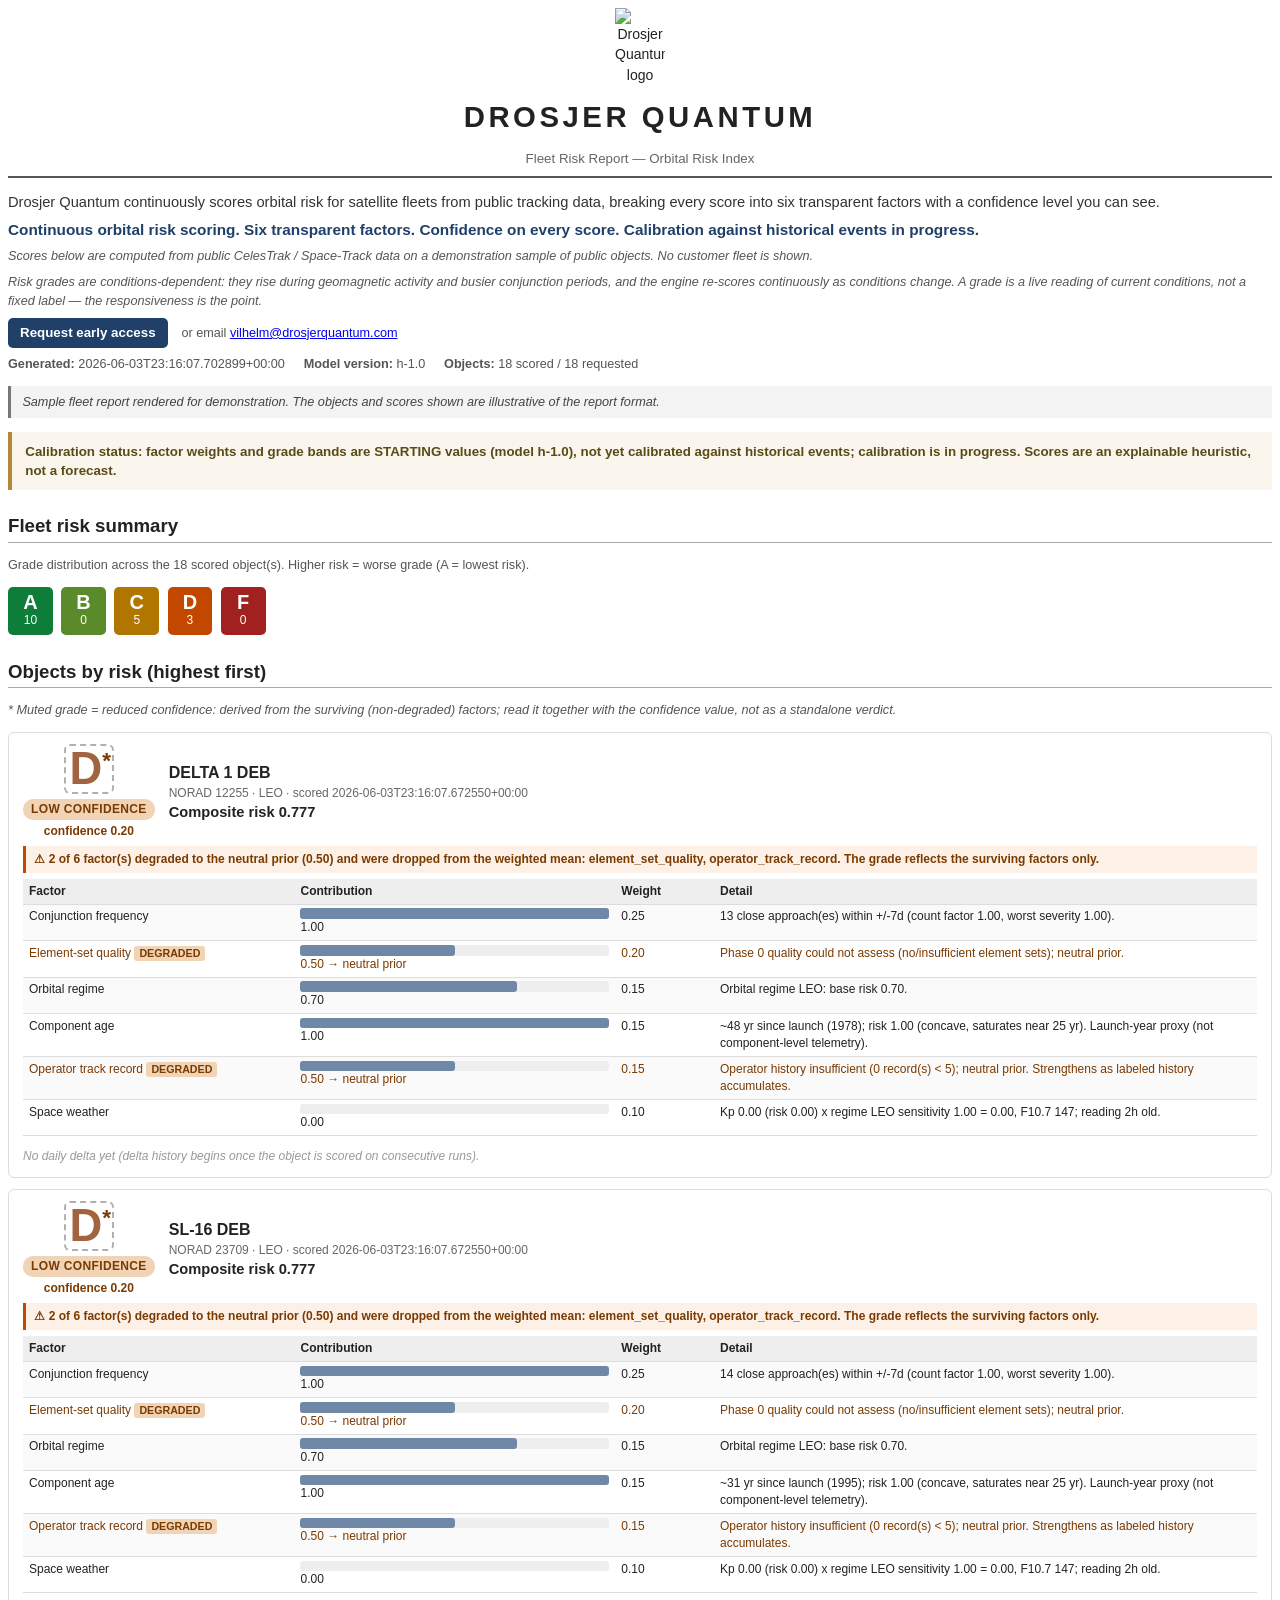
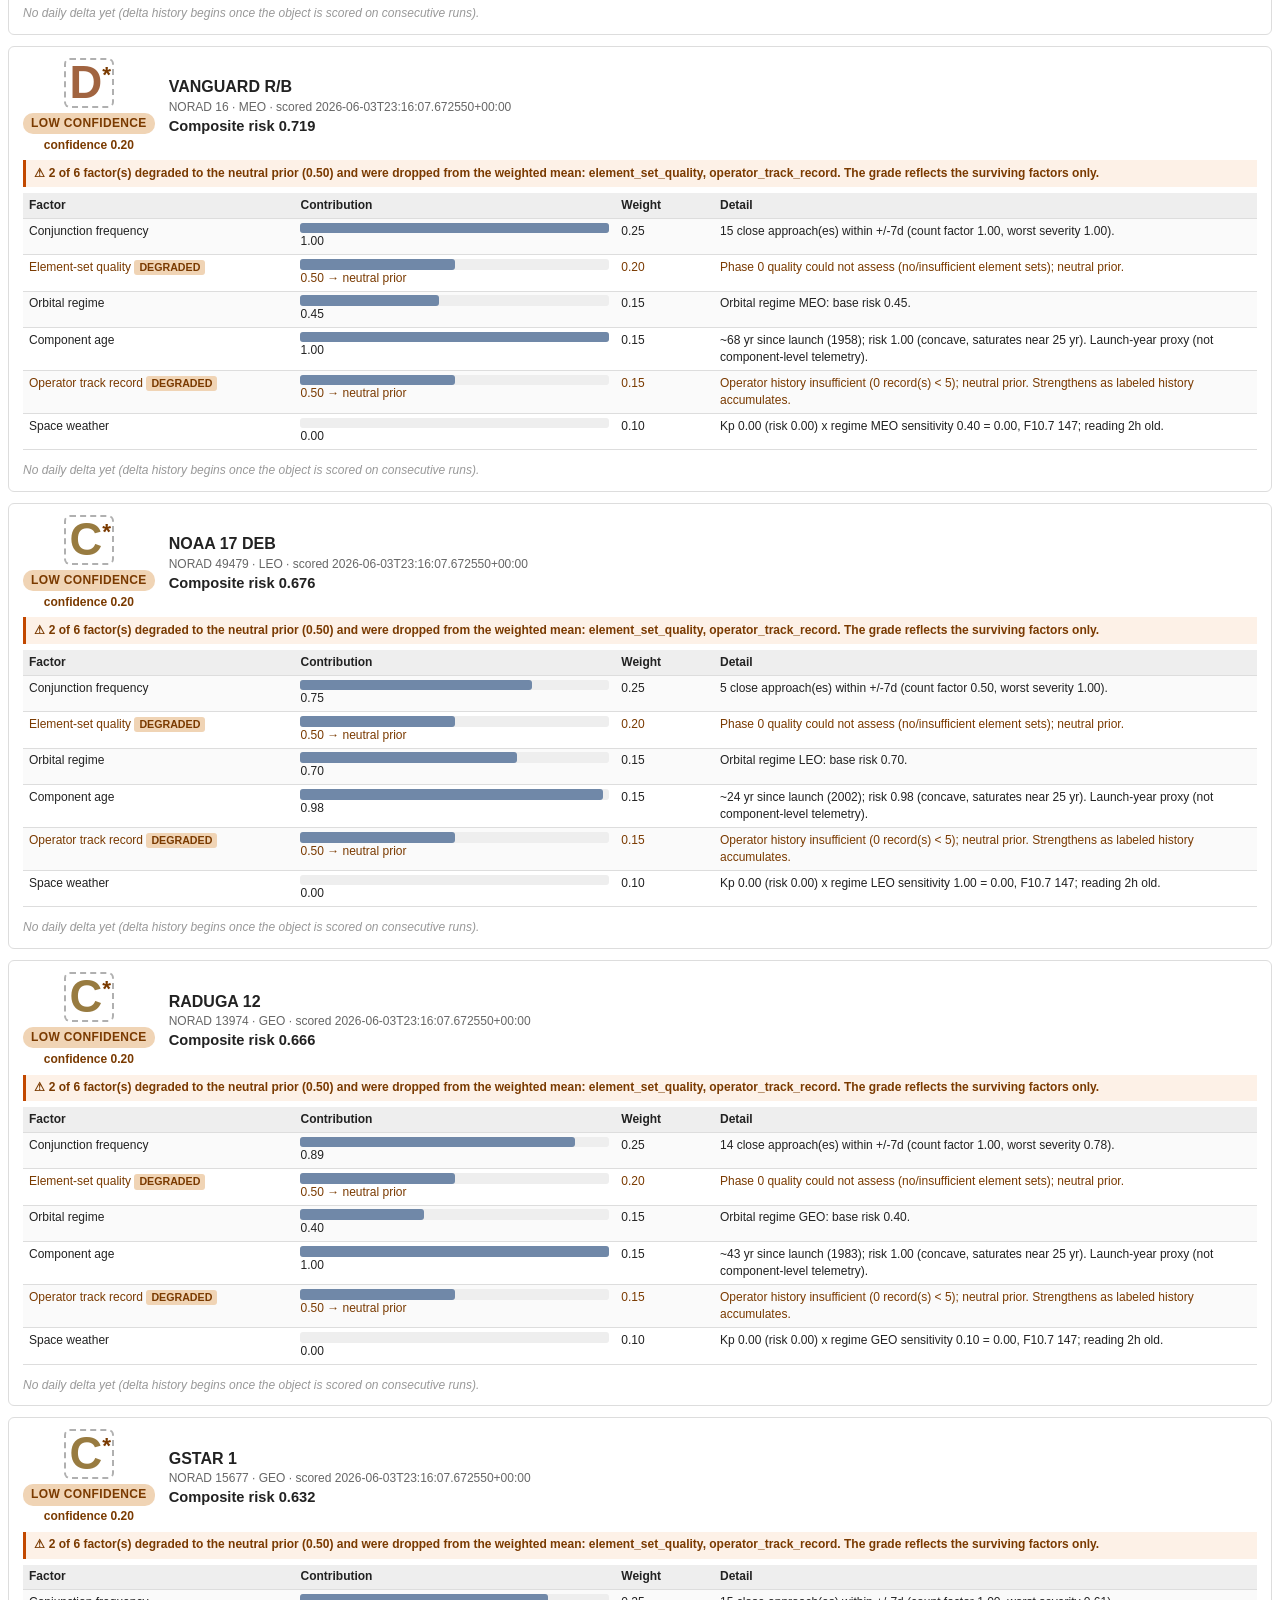
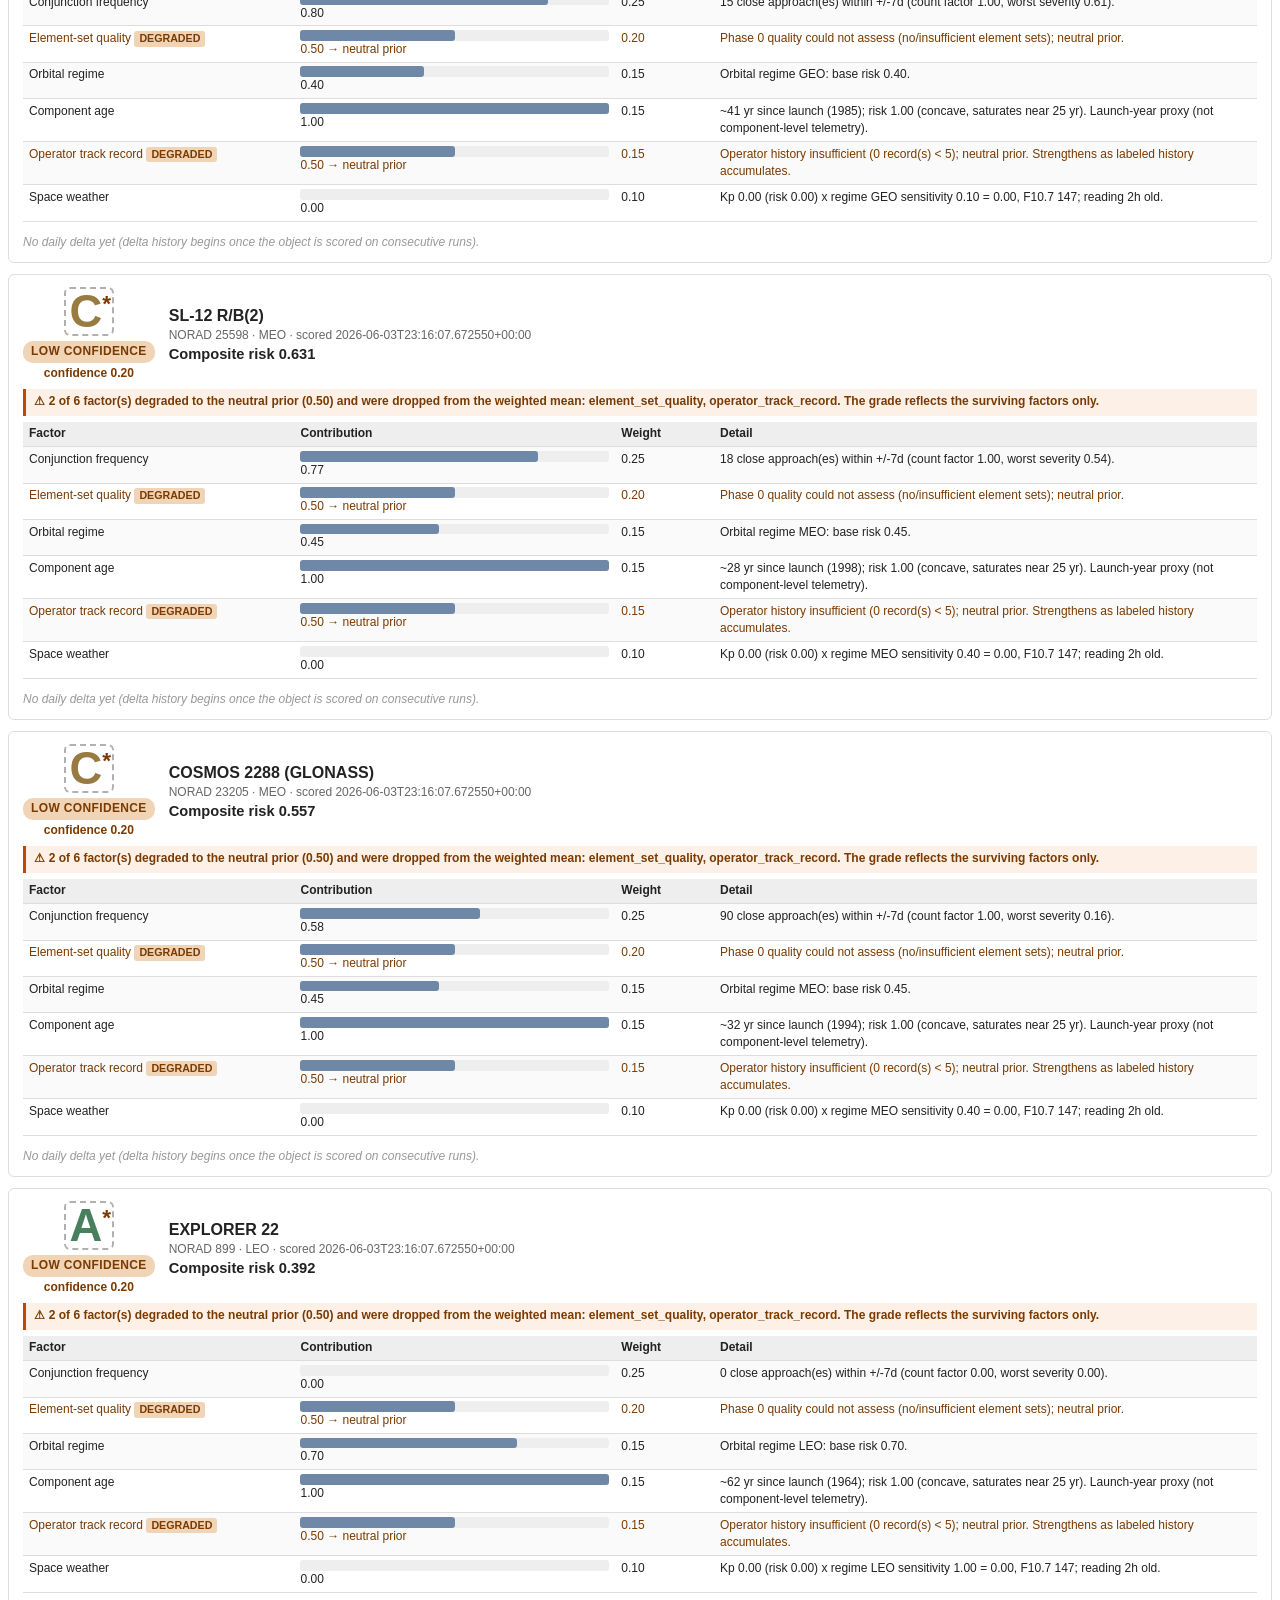
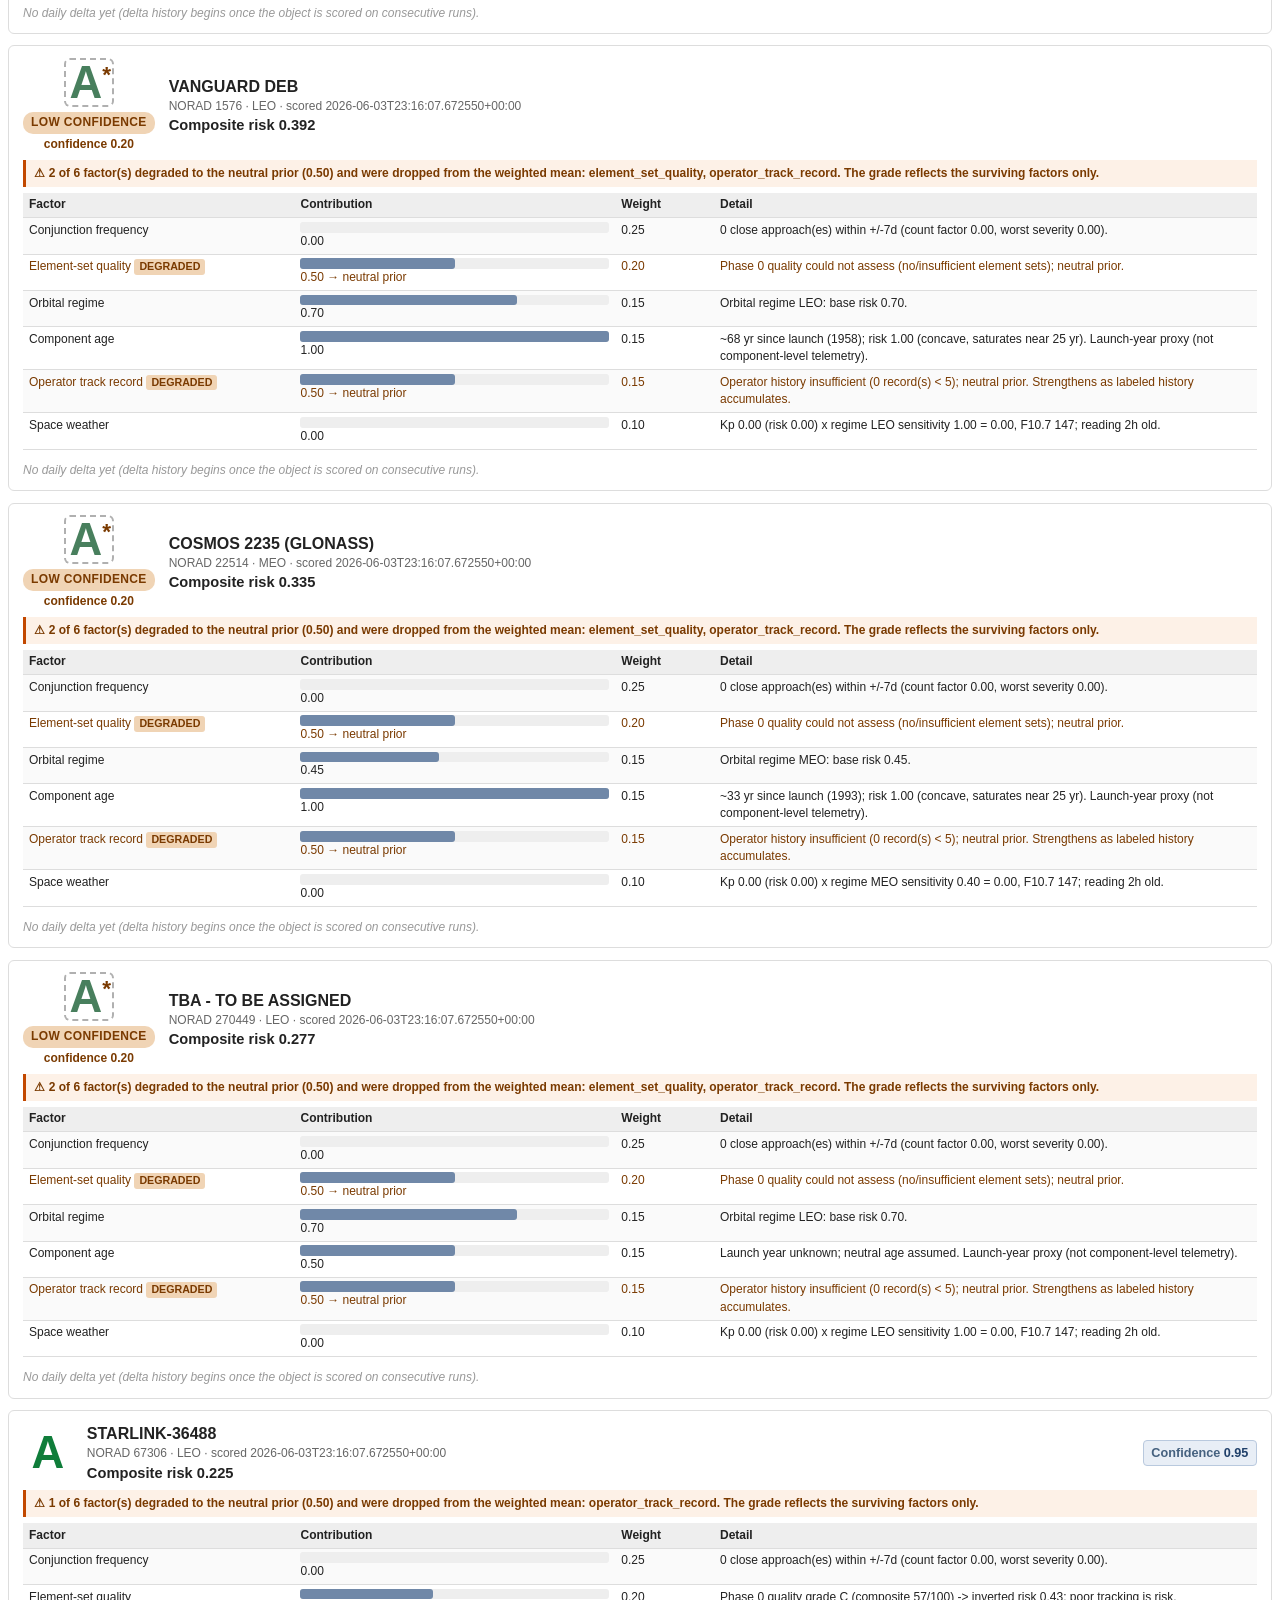
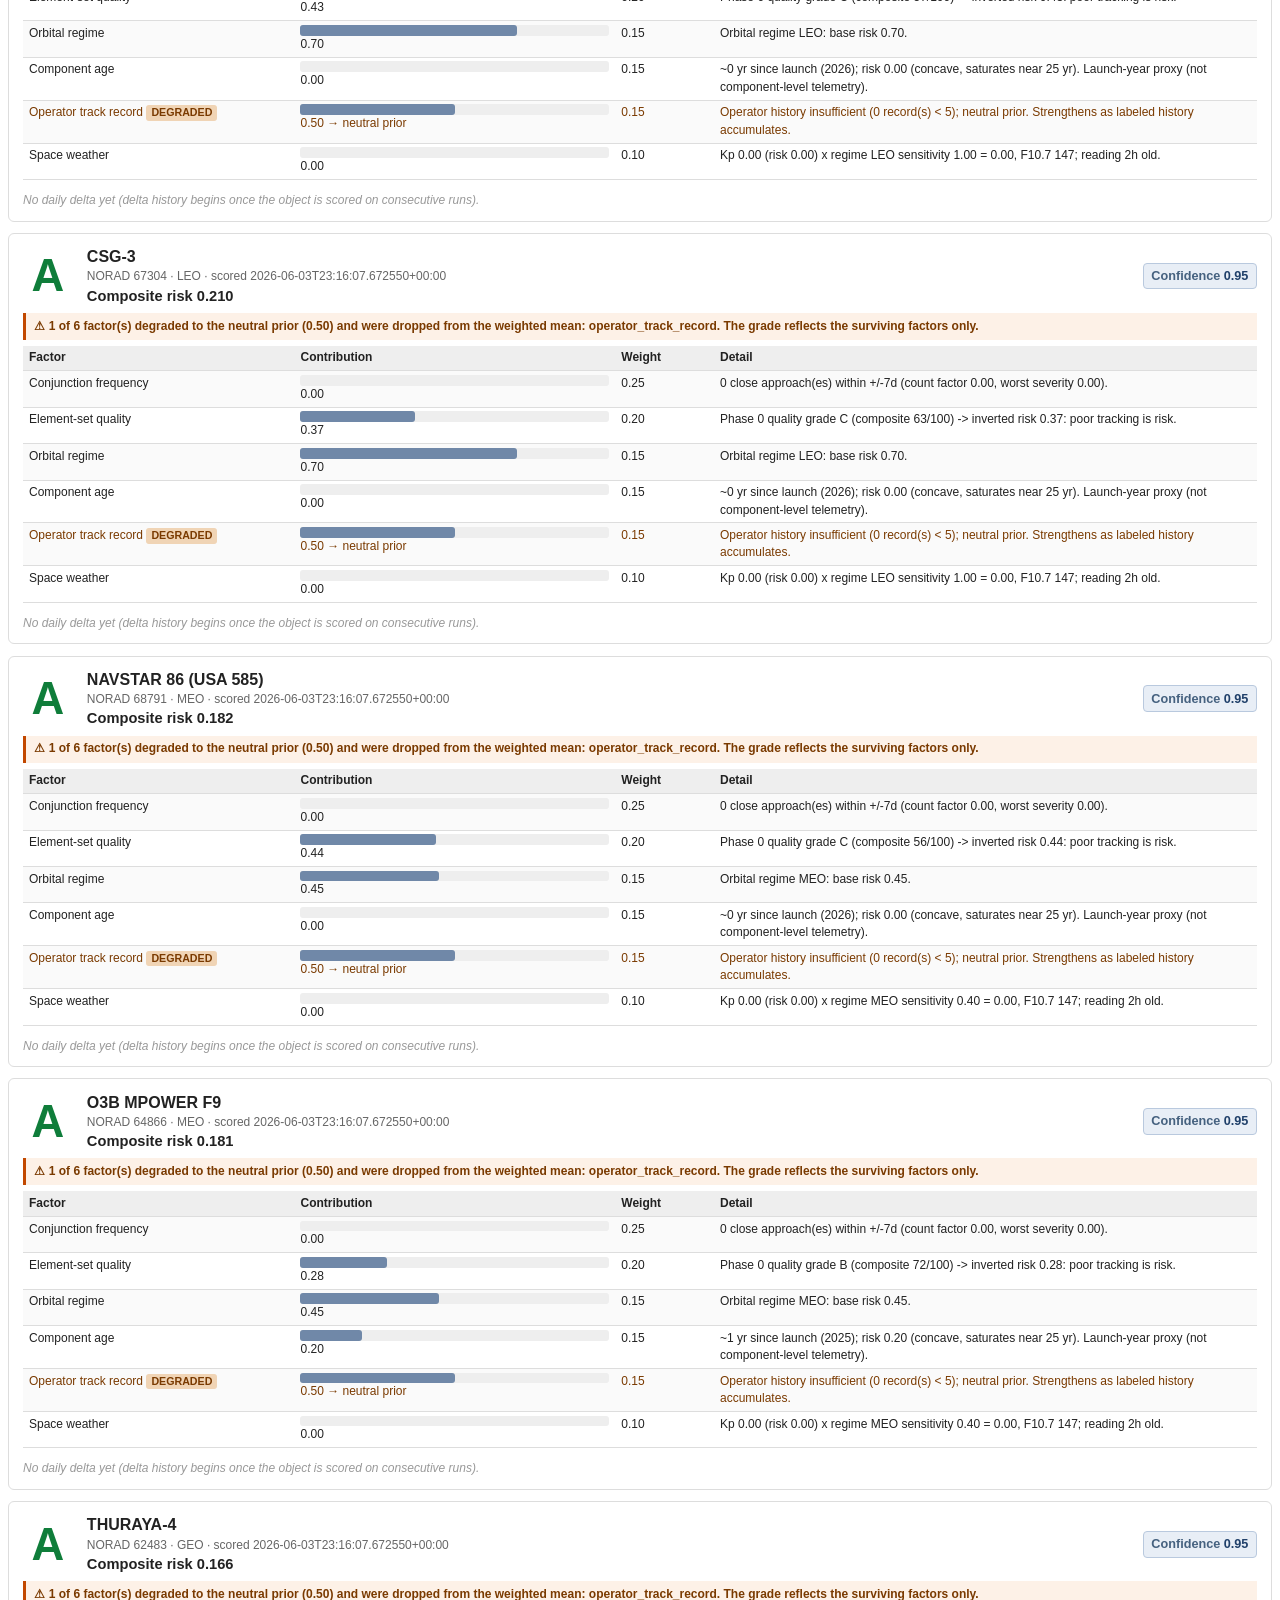
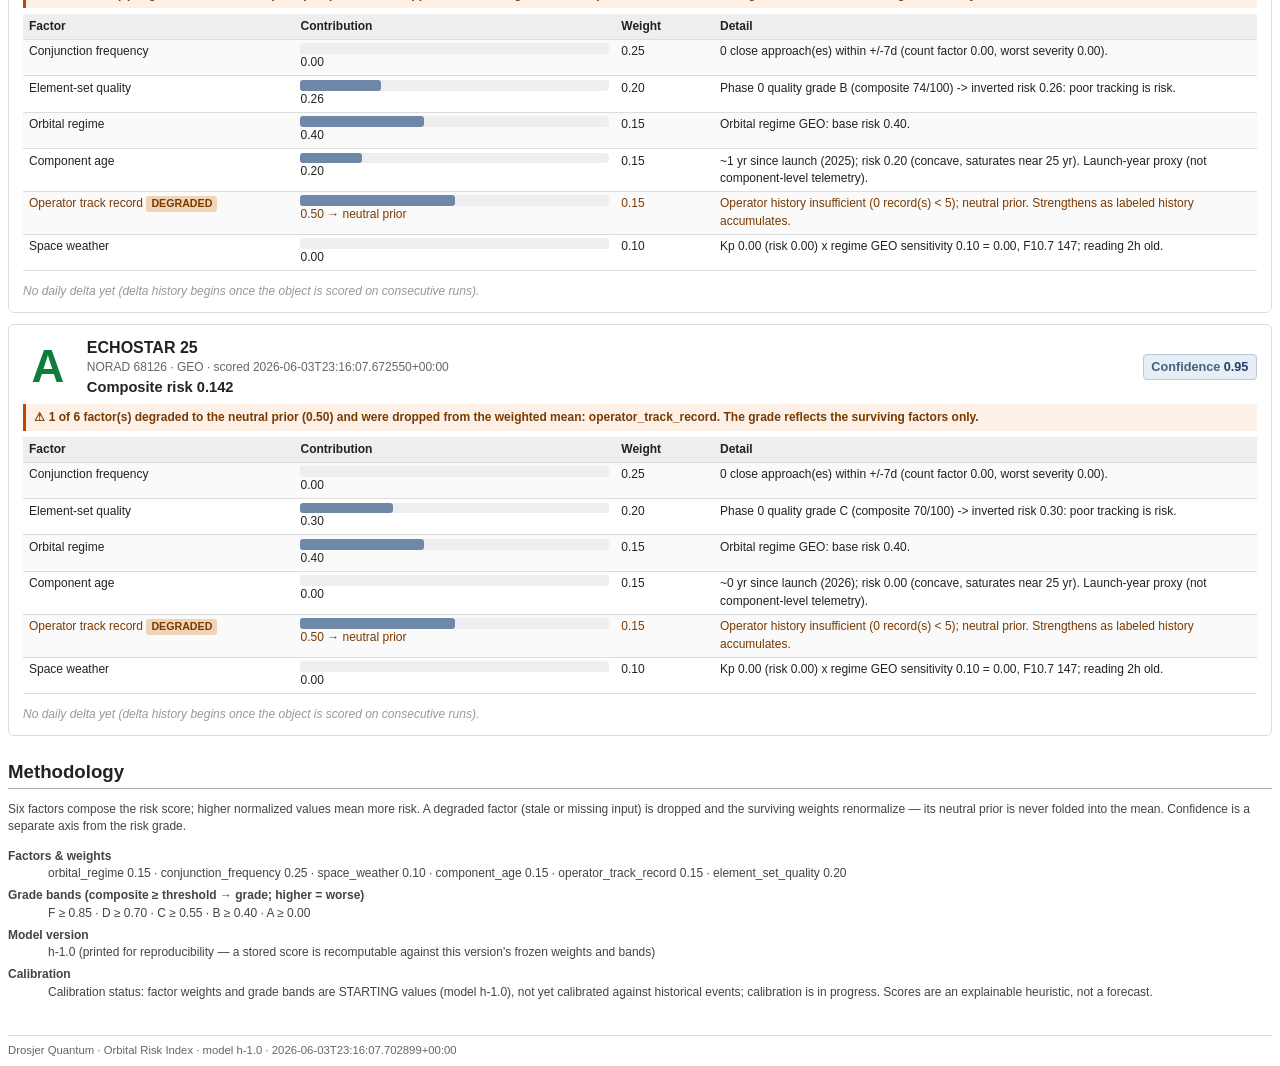
==== demo/index.html @ 91d0b138 "Add demo/index.html so /demo/ resolves" ====
<!DOCTYPE html>
<html lang="en">
<head>
<meta charset="utf-8">
<title>Fleet Risk Report &mdash; Orbital Risk Index</title>
<style>
@page { size: A4; margin: 16mm; }
* { box-sizing: border-box; }
body {
  font-family: -apple-system, BlinkMacSystemFont, "Segoe UI", Roboto, Helvetica, Arial, sans-serif;
  color: #222; line-height: 1.45; font-size: 10.5pt;
}
h1, h2, h3 { margin-top: 1.2em; margin-bottom: 0.4em; }
h1 { font-size: 22pt; border-bottom: none; padding-bottom: 0.2em; letter-spacing: 0.02em; }
h2 { font-size: 14pt; border-bottom: 1px solid #aaa; padding-bottom: 0.15em; }
h3 { font-size: 11.5pt; }
.report-masthead {
  display: flex; flex-direction: column; align-items: center;
  text-align: center; gap: 8pt; padding-bottom: 0.5em; margin-top: 0;
  border-bottom: 2px solid #555;
}
.report-masthead .logo { width: 50px; height: auto; display: block; }
.report-masthead h1 { margin: 0; font-size: 22pt; letter-spacing: 0.02em; }
.wordmark { font-weight: 800; letter-spacing: 0.12em; color: #222; }
.subtitle { color: #666; font-size: 10pt; margin-top: -0.4em; }
.metadata { font-size: 9.5pt; color: #555; margin: 0.6em 0 1em; }
.metadata span { display: inline-block; margin-right: 1.2em; }
/* grade colors (shared with the Phase 0 audit house style) */
.grade-A { color: #0f7d3a; }
.grade-B { color: #5b8a2b; }
.grade-C { color: #b07600; }
.grade-D { color: #c24800; }
.grade-F { color: #a12020; }
.bg-A { background: #0f7d3a; } .bg-B { background: #5b8a2b; } .bg-C { background: #b07600; }
.bg-D { background: #c24800; } .bg-F { background: #a12020; }
/* low-confidence grade treatment: the glyph must NOT read as an authoritative verdict,
   but it must STILL carry the risk hue (a low-conf D != a low-conf A). Mute each grade
   color ~50% toward grey (hue survives, washed out), add a dashed box + a * marker, and
   co-locate the loud LOW CONFIDENCE pill. Two-class selectors win over .grade-X without
   !important. Plain hex (no CSS filter) so WeasyPrint/PDF renders it. */
.grade.grade-low { border: 2px dashed #b0b0b0; border-radius: 6px; padding: 0 0.08em; }
.grade-low.grade-A { color: #487f5d; }
.grade-low.grade-B { color: #6e8556; }
.grade-low.grade-C { color: #987b40; }
.grade-low.grade-D { color: #a16440; }
.grade-low.grade-F { color: #905050; }
.grade-mark { font-size: 0.5em; font-weight: 800; vertical-align: super; color: #7a3a00; }
.grade-cluster { display: flex; flex-direction: column; align-items: center; gap: 4pt; }
.grade-conf { display: flex; flex-direction: column; align-items: center; gap: 2pt; }
.grade-conf .pill-low { margin-left: 0; font-size: 9pt; padding: 2px 8px; }
.grade-conf .conf-val { font-size: 9pt; font-weight: 700; color: #7a3a00; }
.grade-legend { font-style: italic; }
table { width: 100%; border-collapse: collapse; margin: 0.5em 0 1em; font-size: 9.5pt; }
th, td { text-align: left; padding: 0.4em 0.6em; border-bottom: 1px solid #ddd; vertical-align: top; }
th { background: #eee; font-weight: 600; }
tr:nth-child(even) td { background: #fafafa; }
.note { color: #555; font-size: 9.5pt; }
footer { margin-top: 3em; font-size: 8.5pt; color: #666; border-top: 1px solid #ddd; padding-top: 0.5em; }

/* --- public demo landing block --- */
.public-intro { margin: 1em 0 0.5em; }
.public-intro .lede { font-size: 11pt; color: #333; margin: 0.2em 0; }
.public-intro .tagline { font-size: 11.5pt; font-weight: 700; color: #20406a; margin: 0.4em 0; }
.public-intro .public-data { font-size: 9.5pt; color: #555; font-style: italic; margin: 0.3em 0 0.6em; }
.public-intro .cta { margin: 0.4em 0 0; font-size: 10pt; }
.public-intro .cta-button {
  display: inline-block; background: #20406a; color: #fff; text-decoration: none;
  padding: 0.4em 0.9em; border-radius: 5px; font-weight: 700;
}
.public-intro .cta-email { color: #555; margin-left: 0.8em; font-size: 9.5pt; }

/* --- calibration banner: honesty, prominent, near the top --- */
.calibration-banner {
  border-left: 4px solid #b08a3a; background: #faf6ed;
  padding: 0.7em 1em; margin: 0.8em 0 1.2em;
  font-size: 10pt; color: #5a4a18; font-weight: 600;
}
.sample-notice {
  border-left: 3px solid #777; background: #f3f3f3;
  padding: 0.55em 0.9em; margin: 0.6em 0 1.1em;
  font-size: 9.5pt; font-style: italic; color: #444;
}

/* --- fleet grade distribution --- */
.grade-dist { display: flex; gap: 0.6em; margin: 0.6em 0 1.2em; flex-wrap: wrap; }
.grade-chip {
  display: flex; flex-direction: column; align-items: center;
  min-width: 3.2em; padding: 0.4em 0.6em; border-radius: 5px; color: #fff;
}
.grade-chip .g { font-size: 15pt; font-weight: 800; line-height: 1; }
.grade-chip .n { font-size: 9pt; }

/* --- per-object risk card --- */
.risk-card {
  border: 1px solid #ddd; border-radius: 6px; padding: 0.8em 1em;
  margin: 0.8em 0; page-break-inside: avoid;
}
.risk-card-head { display: flex; align-items: center; gap: 1em; }
.risk-card-head .grade { font-size: 34pt; font-weight: 800; line-height: 1; width: 1.1em; text-align: center; }
.risk-card-head .ident { flex: 1; }
.risk-card-head .ident .name { font-size: 12pt; font-weight: 700; }
.risk-card-head .ident .meta { font-size: 9pt; color: #666; }
.composite { font-size: 11pt; font-weight: 600; }
/* confidence is FIRST-CLASS: a prominent badge next to the grade, never fine print */
.confidence-badge {
  display: inline-block; padding: 0.25em 0.6em; border-radius: 4px;
  font-size: 9.5pt; font-weight: 700; background: #e8eef6; color: #20406a;
  border: 1px solid #b9c9de;
}
.confidence-badge .lbl { font-weight: 600; color: #45617f; }
.pill {
  display: inline-block; padding: 1px 7px; border-radius: 10px;
  font-size: 8.5pt; font-weight: 700; letter-spacing: 0.03em; margin-left: 0.4em;
}
.pill-low { background: #f0d4b5; color: #7a3a00; }
.degraded-badge {
  display: block; margin: 0.5em 0 0.2em;
  border-left: 3px solid #c24800; background: #fdf1e7;
  padding: 0.4em 0.7em; font-size: 9pt; color: #7a3a00; font-weight: 600;
}
.delta-line { font-size: 9pt; color: #444; margin-top: 0.4em; }
.delta-line .muted { color: #999; font-style: italic; }
/* six-factor breakdown */
.factors { font-size: 9pt; margin-top: 0.5em; }
.factors th, .factors td { padding: 0.3em 0.5em; }
.bar-wrap { background: #eee; border-radius: 3px; height: 0.9em; width: 100%; position: relative; }
.bar { height: 0.9em; border-radius: 3px; background: #7088a8; }
.factor-degraded td { color: #7a3a00; }
.tag-degraded {
  display: inline-block; padding: 0px 5px; border-radius: 3px;
  background: #f0d4b5; color: #7a3a00; font-size: 8pt; font-weight: 700;
}
.method { font-size: 9pt; color: #444; }
.method dt { font-weight: 600; margin-top: 0.4em; }
</style>
</head>
<body>

<header class="report-masthead">
  <img class="logo" src="file:///Users/wtc3/drosjer-quantum/src/report/assets/logo.png" alt="Drosjer Quantum logo">
  <h1><span class="wordmark">DROSJER QUANTUM</span></h1>
  <div class="subtitle">Fleet Risk Report &mdash; Orbital Risk Index</div>
</header>

<div class="public-intro">
  <p class="lede">Drosjer Quantum continuously scores orbital risk for satellite fleets from public tracking data, breaking every score into six transparent factors with a confidence level you can see.</p>
  <p class="tagline">Continuous orbital risk scoring. Six transparent factors. Confidence on every score. Calibration against historical events in progress.</p>
  <p class="public-data">Scores below are computed from public CelesTrak / Space-Track data on a demonstration sample of public objects. No customer fleet is shown.</p>
  <p class="public-data">Risk grades are conditions-dependent: they rise during geomagnetic activity and busier conjunction periods, and the engine re-scores continuously as conditions change. A grade is a live reading of current conditions, not a fixed label — the responsiveness is the point.</p>
  <p class="cta">
    <a class="cta-button" href="https://cal.com/vilhelm-drosjer/discovery-call">Request early access</a>
    <span class="cta-email">or email <a href="mailto:vilhelm@drosjerquantum.com">vilhelm@drosjerquantum.com</a></span>
  </p>
</div>

<div class="metadata">
  <span><b>Generated:</b> 2026-06-03T23:16:07.702899+00:00</span>
  <span><b>Model version:</b> h-1.0</span>
  <span><b>Objects:</b> 18 scored / 18 requested</span>
</div>

<div class="sample-notice">
  Sample fleet report rendered for demonstration. The objects and scores shown are
  illustrative of the report format.
</div>

<div class="calibration-banner">Calibration status: factor weights and grade bands are STARTING values (model h-1.0), not yet calibrated against historical events; calibration is in progress. Scores are an explainable heuristic, not a forecast.</div>

<h2>Fleet risk summary</h2>
<p class="note">Grade distribution across the 18 scored object(s). Higher risk = worse grade (A = lowest risk).</p>
<div class="grade-dist">
  <div class="grade-chip bg-A">
    <span class="g">A</span>
    <span class="n">10</span>
  </div>
  <div class="grade-chip bg-B">
    <span class="g">B</span>
    <span class="n">0</span>
  </div>
  <div class="grade-chip bg-C">
    <span class="g">C</span>
    <span class="n">5</span>
  </div>
  <div class="grade-chip bg-D">
    <span class="g">D</span>
    <span class="n">3</span>
  </div>
  <div class="grade-chip bg-F">
    <span class="g">F</span>
    <span class="n">0</span>
  </div>
</div>

<h2>Objects by risk (highest first)</h2>
<p class="note grade-legend">* Muted grade = reduced confidence: derived from the surviving (non-degraded) factors; read it together with the confidence value, not as a standalone verdict.</p>
<div class="risk-card">
  <div class="risk-card-head">
    <div class="grade-cluster">
      <div class="grade grade-D grade-low">D<span class="grade-mark">*</span></div>
      <div class="grade-conf">
        <span class="pill pill-low">LOW CONFIDENCE</span>
        <span class="conf-val">confidence 0.20</span>
      </div>
    </div>
    <div class="ident">
      <div class="name">DELTA 1 DEB</div>
      <div class="meta">NORAD 12255 &middot; LEO &middot; scored 2026-06-03T23:16:07.672550+00:00</div>
      <div class="composite">Composite risk 0.777</div>
    </div>
  </div>

  <div class="degraded-badge">
    &#9888; 2 of 6 factor(s) degraded to the neutral prior (0.50) and were dropped from the weighted mean:
    element_set_quality, operator_track_record. The grade reflects the surviving factors only.
  </div>

  <table class="factors">
    <tr><th style="width: 22%;">Factor</th><th style="width: 26%;">Contribution</th><th style="width: 8%;">Weight</th><th>Detail</th></tr>
    <tr class="">
      <td>Conjunction frequency</td>
      <td>
        <div class="bar-wrap"><div class="bar" style="width: 100%;"></div></div>
        <span>1.00</span>
      </td>
      <td>0.25</td>
      <td>13 close approach(es) within +/-7d (count factor 1.00, worst severity 1.00).</td>
    </tr>
    <tr class="factor-degraded">
      <td>Element-set quality <span class="tag-degraded">DEGRADED</span></td>
      <td>
        <div class="bar-wrap"><div class="bar" style="width: 50%;"></div></div>
        <span>0.50 &rarr; neutral prior</span>
      </td>
      <td>0.20</td>
      <td>Phase 0 quality could not assess (no/insufficient element sets); neutral prior.</td>
    </tr>
    <tr class="">
      <td>Orbital regime</td>
      <td>
        <div class="bar-wrap"><div class="bar" style="width: 70%;"></div></div>
        <span>0.70</span>
      </td>
      <td>0.15</td>
      <td>Orbital regime LEO: base risk 0.70.</td>
    </tr>
    <tr class="">
      <td>Component age</td>
      <td>
        <div class="bar-wrap"><div class="bar" style="width: 100%;"></div></div>
        <span>1.00</span>
      </td>
      <td>0.15</td>
      <td>~48 yr since launch (1978); risk 1.00 (concave, saturates near 25 yr). Launch-year proxy (not component-level telemetry).</td>
    </tr>
    <tr class="factor-degraded">
      <td>Operator track record <span class="tag-degraded">DEGRADED</span></td>
      <td>
        <div class="bar-wrap"><div class="bar" style="width: 50%;"></div></div>
        <span>0.50 &rarr; neutral prior</span>
      </td>
      <td>0.15</td>
      <td>Operator history insufficient (0 record(s) &lt; 5); neutral prior. Strengthens as labeled history accumulates.</td>
    </tr>
    <tr class="">
      <td>Space weather</td>
      <td>
        <div class="bar-wrap"><div class="bar" style="width: 0%;"></div></div>
        <span>0.00</span>
      </td>
      <td>0.10</td>
      <td>Kp 0.00 (risk 0.00) x regime LEO sensitivity 1.00 = 0.00, F10.7 147; reading 2h old.</td>
    </tr>
  </table>

  <div class="delta-line">
      <span class="muted">No daily delta yet (delta history begins once the object is scored on consecutive runs).</span>
  </div>
</div>
<div class="risk-card">
  <div class="risk-card-head">
    <div class="grade-cluster">
      <div class="grade grade-D grade-low">D<span class="grade-mark">*</span></div>
      <div class="grade-conf">
        <span class="pill pill-low">LOW CONFIDENCE</span>
        <span class="conf-val">confidence 0.20</span>
      </div>
    </div>
    <div class="ident">
      <div class="name">SL-16 DEB</div>
      <div class="meta">NORAD 23709 &middot; LEO &middot; scored 2026-06-03T23:16:07.672550+00:00</div>
      <div class="composite">Composite risk 0.777</div>
    </div>
  </div>

  <div class="degraded-badge">
    &#9888; 2 of 6 factor(s) degraded to the neutral prior (0.50) and were dropped from the weighted mean:
    element_set_quality, operator_track_record. The grade reflects the surviving factors only.
  </div>

  <table class="factors">
    <tr><th style="width: 22%;">Factor</th><th style="width: 26%;">Contribution</th><th style="width: 8%;">Weight</th><th>Detail</th></tr>
    <tr class="">
      <td>Conjunction frequency</td>
      <td>
        <div class="bar-wrap"><div class="bar" style="width: 100%;"></div></div>
        <span>1.00</span>
      </td>
      <td>0.25</td>
      <td>14 close approach(es) within +/-7d (count factor 1.00, worst severity 1.00).</td>
    </tr>
    <tr class="factor-degraded">
      <td>Element-set quality <span class="tag-degraded">DEGRADED</span></td>
      <td>
        <div class="bar-wrap"><div class="bar" style="width: 50%;"></div></div>
        <span>0.50 &rarr; neutral prior</span>
      </td>
      <td>0.20</td>
      <td>Phase 0 quality could not assess (no/insufficient element sets); neutral prior.</td>
    </tr>
    <tr class="">
      <td>Orbital regime</td>
      <td>
        <div class="bar-wrap"><div class="bar" style="width: 70%;"></div></div>
        <span>0.70</span>
      </td>
      <td>0.15</td>
      <td>Orbital regime LEO: base risk 0.70.</td>
    </tr>
    <tr class="">
      <td>Component age</td>
      <td>
        <div class="bar-wrap"><div class="bar" style="width: 100%;"></div></div>
        <span>1.00</span>
      </td>
      <td>0.15</td>
      <td>~31 yr since launch (1995); risk 1.00 (concave, saturates near 25 yr). Launch-year proxy (not component-level telemetry).</td>
    </tr>
    <tr class="factor-degraded">
      <td>Operator track record <span class="tag-degraded">DEGRADED</span></td>
      <td>
        <div class="bar-wrap"><div class="bar" style="width: 50%;"></div></div>
        <span>0.50 &rarr; neutral prior</span>
      </td>
      <td>0.15</td>
      <td>Operator history insufficient (0 record(s) &lt; 5); neutral prior. Strengthens as labeled history accumulates.</td>
    </tr>
    <tr class="">
      <td>Space weather</td>
      <td>
        <div class="bar-wrap"><div class="bar" style="width: 0%;"></div></div>
        <span>0.00</span>
      </td>
      <td>0.10</td>
      <td>Kp 0.00 (risk 0.00) x regime LEO sensitivity 1.00 = 0.00, F10.7 147; reading 2h old.</td>
    </tr>
  </table>

  <div class="delta-line">
      <span class="muted">No daily delta yet (delta history begins once the object is scored on consecutive runs).</span>
  </div>
</div>
<div class="risk-card">
  <div class="risk-card-head">
    <div class="grade-cluster">
      <div class="grade grade-D grade-low">D<span class="grade-mark">*</span></div>
      <div class="grade-conf">
        <span class="pill pill-low">LOW CONFIDENCE</span>
        <span class="conf-val">confidence 0.20</span>
      </div>
    </div>
    <div class="ident">
      <div class="name">VANGUARD R/B</div>
      <div class="meta">NORAD 16 &middot; MEO &middot; scored 2026-06-03T23:16:07.672550+00:00</div>
      <div class="composite">Composite risk 0.719</div>
    </div>
  </div>

  <div class="degraded-badge">
    &#9888; 2 of 6 factor(s) degraded to the neutral prior (0.50) and were dropped from the weighted mean:
    element_set_quality, operator_track_record. The grade reflects the surviving factors only.
  </div>

  <table class="factors">
    <tr><th style="width: 22%;">Factor</th><th style="width: 26%;">Contribution</th><th style="width: 8%;">Weight</th><th>Detail</th></tr>
    <tr class="">
      <td>Conjunction frequency</td>
      <td>
        <div class="bar-wrap"><div class="bar" style="width: 100%;"></div></div>
        <span>1.00</span>
      </td>
      <td>0.25</td>
      <td>15 close approach(es) within +/-7d (count factor 1.00, worst severity 1.00).</td>
    </tr>
    <tr class="factor-degraded">
      <td>Element-set quality <span class="tag-degraded">DEGRADED</span></td>
      <td>
        <div class="bar-wrap"><div class="bar" style="width: 50%;"></div></div>
        <span>0.50 &rarr; neutral prior</span>
      </td>
      <td>0.20</td>
      <td>Phase 0 quality could not assess (no/insufficient element sets); neutral prior.</td>
    </tr>
    <tr class="">
      <td>Orbital regime</td>
      <td>
        <div class="bar-wrap"><div class="bar" style="width: 45%;"></div></div>
        <span>0.45</span>
      </td>
      <td>0.15</td>
      <td>Orbital regime MEO: base risk 0.45.</td>
    </tr>
    <tr class="">
      <td>Component age</td>
      <td>
        <div class="bar-wrap"><div class="bar" style="width: 100%;"></div></div>
        <span>1.00</span>
      </td>
      <td>0.15</td>
      <td>~68 yr since launch (1958); risk 1.00 (concave, saturates near 25 yr). Launch-year proxy (not component-level telemetry).</td>
    </tr>
    <tr class="factor-degraded">
      <td>Operator track record <span class="tag-degraded">DEGRADED</span></td>
      <td>
        <div class="bar-wrap"><div class="bar" style="width: 50%;"></div></div>
        <span>0.50 &rarr; neutral prior</span>
      </td>
      <td>0.15</td>
      <td>Operator history insufficient (0 record(s) &lt; 5); neutral prior. Strengthens as labeled history accumulates.</td>
    </tr>
    <tr class="">
      <td>Space weather</td>
      <td>
        <div class="bar-wrap"><div class="bar" style="width: 0%;"></div></div>
        <span>0.00</span>
      </td>
      <td>0.10</td>
      <td>Kp 0.00 (risk 0.00) x regime MEO sensitivity 0.40 = 0.00, F10.7 147; reading 2h old.</td>
    </tr>
  </table>

  <div class="delta-line">
      <span class="muted">No daily delta yet (delta history begins once the object is scored on consecutive runs).</span>
  </div>
</div>
<div class="risk-card">
  <div class="risk-card-head">
    <div class="grade-cluster">
      <div class="grade grade-C grade-low">C<span class="grade-mark">*</span></div>
      <div class="grade-conf">
        <span class="pill pill-low">LOW CONFIDENCE</span>
        <span class="conf-val">confidence 0.20</span>
      </div>
    </div>
    <div class="ident">
      <div class="name">NOAA 17 DEB</div>
      <div class="meta">NORAD 49479 &middot; LEO &middot; scored 2026-06-03T23:16:07.672550+00:00</div>
      <div class="composite">Composite risk 0.676</div>
    </div>
  </div>

  <div class="degraded-badge">
    &#9888; 2 of 6 factor(s) degraded to the neutral prior (0.50) and were dropped from the weighted mean:
    element_set_quality, operator_track_record. The grade reflects the surviving factors only.
  </div>

  <table class="factors">
    <tr><th style="width: 22%;">Factor</th><th style="width: 26%;">Contribution</th><th style="width: 8%;">Weight</th><th>Detail</th></tr>
    <tr class="">
      <td>Conjunction frequency</td>
      <td>
        <div class="bar-wrap"><div class="bar" style="width: 75%;"></div></div>
        <span>0.75</span>
      </td>
      <td>0.25</td>
      <td>5 close approach(es) within +/-7d (count factor 0.50, worst severity 1.00).</td>
    </tr>
    <tr class="factor-degraded">
      <td>Element-set quality <span class="tag-degraded">DEGRADED</span></td>
      <td>
        <div class="bar-wrap"><div class="bar" style="width: 50%;"></div></div>
        <span>0.50 &rarr; neutral prior</span>
      </td>
      <td>0.20</td>
      <td>Phase 0 quality could not assess (no/insufficient element sets); neutral prior.</td>
    </tr>
    <tr class="">
      <td>Orbital regime</td>
      <td>
        <div class="bar-wrap"><div class="bar" style="width: 70%;"></div></div>
        <span>0.70</span>
      </td>
      <td>0.15</td>
      <td>Orbital regime LEO: base risk 0.70.</td>
    </tr>
    <tr class="">
      <td>Component age</td>
      <td>
        <div class="bar-wrap"><div class="bar" style="width: 98%;"></div></div>
        <span>0.98</span>
      </td>
      <td>0.15</td>
      <td>~24 yr since launch (2002); risk 0.98 (concave, saturates near 25 yr). Launch-year proxy (not component-level telemetry).</td>
    </tr>
    <tr class="factor-degraded">
      <td>Operator track record <span class="tag-degraded">DEGRADED</span></td>
      <td>
        <div class="bar-wrap"><div class="bar" style="width: 50%;"></div></div>
        <span>0.50 &rarr; neutral prior</span>
      </td>
      <td>0.15</td>
      <td>Operator history insufficient (0 record(s) &lt; 5); neutral prior. Strengthens as labeled history accumulates.</td>
    </tr>
    <tr class="">
      <td>Space weather</td>
      <td>
        <div class="bar-wrap"><div class="bar" style="width: 0%;"></div></div>
        <span>0.00</span>
      </td>
      <td>0.10</td>
      <td>Kp 0.00 (risk 0.00) x regime LEO sensitivity 1.00 = 0.00, F10.7 147; reading 2h old.</td>
    </tr>
  </table>

  <div class="delta-line">
      <span class="muted">No daily delta yet (delta history begins once the object is scored on consecutive runs).</span>
  </div>
</div>
<div class="risk-card">
  <div class="risk-card-head">
    <div class="grade-cluster">
      <div class="grade grade-C grade-low">C<span class="grade-mark">*</span></div>
      <div class="grade-conf">
        <span class="pill pill-low">LOW CONFIDENCE</span>
        <span class="conf-val">confidence 0.20</span>
      </div>
    </div>
    <div class="ident">
      <div class="name">RADUGA 12</div>
      <div class="meta">NORAD 13974 &middot; GEO &middot; scored 2026-06-03T23:16:07.672550+00:00</div>
      <div class="composite">Composite risk 0.666</div>
    </div>
  </div>

  <div class="degraded-badge">
    &#9888; 2 of 6 factor(s) degraded to the neutral prior (0.50) and were dropped from the weighted mean:
    element_set_quality, operator_track_record. The grade reflects the surviving factors only.
  </div>

  <table class="factors">
    <tr><th style="width: 22%;">Factor</th><th style="width: 26%;">Contribution</th><th style="width: 8%;">Weight</th><th>Detail</th></tr>
    <tr class="">
      <td>Conjunction frequency</td>
      <td>
        <div class="bar-wrap"><div class="bar" style="width: 89%;"></div></div>
        <span>0.89</span>
      </td>
      <td>0.25</td>
      <td>14 close approach(es) within +/-7d (count factor 1.00, worst severity 0.78).</td>
    </tr>
    <tr class="factor-degraded">
      <td>Element-set quality <span class="tag-degraded">DEGRADED</span></td>
      <td>
        <div class="bar-wrap"><div class="bar" style="width: 50%;"></div></div>
        <span>0.50 &rarr; neutral prior</span>
      </td>
      <td>0.20</td>
      <td>Phase 0 quality could not assess (no/insufficient element sets); neutral prior.</td>
    </tr>
    <tr class="">
      <td>Orbital regime</td>
      <td>
        <div class="bar-wrap"><div class="bar" style="width: 40%;"></div></div>
        <span>0.40</span>
      </td>
      <td>0.15</td>
      <td>Orbital regime GEO: base risk 0.40.</td>
    </tr>
    <tr class="">
      <td>Component age</td>
      <td>
        <div class="bar-wrap"><div class="bar" style="width: 100%;"></div></div>
        <span>1.00</span>
      </td>
      <td>0.15</td>
      <td>~43 yr since launch (1983); risk 1.00 (concave, saturates near 25 yr). Launch-year proxy (not component-level telemetry).</td>
    </tr>
    <tr class="factor-degraded">
      <td>Operator track record <span class="tag-degraded">DEGRADED</span></td>
      <td>
        <div class="bar-wrap"><div class="bar" style="width: 50%;"></div></div>
        <span>0.50 &rarr; neutral prior</span>
      </td>
      <td>0.15</td>
      <td>Operator history insufficient (0 record(s) &lt; 5); neutral prior. Strengthens as labeled history accumulates.</td>
    </tr>
    <tr class="">
      <td>Space weather</td>
      <td>
        <div class="bar-wrap"><div class="bar" style="width: 0%;"></div></div>
        <span>0.00</span>
      </td>
      <td>0.10</td>
      <td>Kp 0.00 (risk 0.00) x regime GEO sensitivity 0.10 = 0.00, F10.7 147; reading 2h old.</td>
    </tr>
  </table>

  <div class="delta-line">
      <span class="muted">No daily delta yet (delta history begins once the object is scored on consecutive runs).</span>
  </div>
</div>
<div class="risk-card">
  <div class="risk-card-head">
    <div class="grade-cluster">
      <div class="grade grade-C grade-low">C<span class="grade-mark">*</span></div>
      <div class="grade-conf">
        <span class="pill pill-low">LOW CONFIDENCE</span>
        <span class="conf-val">confidence 0.20</span>
      </div>
    </div>
    <div class="ident">
      <div class="name">GSTAR 1</div>
      <div class="meta">NORAD 15677 &middot; GEO &middot; scored 2026-06-03T23:16:07.672550+00:00</div>
      <div class="composite">Composite risk 0.632</div>
    </div>
  </div>

  <div class="degraded-badge">
    &#9888; 2 of 6 factor(s) degraded to the neutral prior (0.50) and were dropped from the weighted mean:
    element_set_quality, operator_track_record. The grade reflects the surviving factors only.
  </div>

  <table class="factors">
    <tr><th style="width: 22%;">Factor</th><th style="width: 26%;">Contribution</th><th style="width: 8%;">Weight</th><th>Detail</th></tr>
    <tr class="">
      <td>Conjunction frequency</td>
      <td>
        <div class="bar-wrap"><div class="bar" style="width: 80%;"></div></div>
        <span>0.80</span>
      </td>
      <td>0.25</td>
      <td>15 close approach(es) within +/-7d (count factor 1.00, worst severity 0.61).</td>
    </tr>
    <tr class="factor-degraded">
      <td>Element-set quality <span class="tag-degraded">DEGRADED</span></td>
      <td>
        <div class="bar-wrap"><div class="bar" style="width: 50%;"></div></div>
        <span>0.50 &rarr; neutral prior</span>
      </td>
      <td>0.20</td>
      <td>Phase 0 quality could not assess (no/insufficient element sets); neutral prior.</td>
    </tr>
    <tr class="">
      <td>Orbital regime</td>
      <td>
        <div class="bar-wrap"><div class="bar" style="width: 40%;"></div></div>
        <span>0.40</span>
      </td>
      <td>0.15</td>
      <td>Orbital regime GEO: base risk 0.40.</td>
    </tr>
    <tr class="">
      <td>Component age</td>
      <td>
        <div class="bar-wrap"><div class="bar" style="width: 100%;"></div></div>
        <span>1.00</span>
      </td>
      <td>0.15</td>
      <td>~41 yr since launch (1985); risk 1.00 (concave, saturates near 25 yr). Launch-year proxy (not component-level telemetry).</td>
    </tr>
    <tr class="factor-degraded">
      <td>Operator track record <span class="tag-degraded">DEGRADED</span></td>
      <td>
        <div class="bar-wrap"><div class="bar" style="width: 50%;"></div></div>
        <span>0.50 &rarr; neutral prior</span>
      </td>
      <td>0.15</td>
      <td>Operator history insufficient (0 record(s) &lt; 5); neutral prior. Strengthens as labeled history accumulates.</td>
    </tr>
    <tr class="">
      <td>Space weather</td>
      <td>
        <div class="bar-wrap"><div class="bar" style="width: 0%;"></div></div>
        <span>0.00</span>
      </td>
      <td>0.10</td>
      <td>Kp 0.00 (risk 0.00) x regime GEO sensitivity 0.10 = 0.00, F10.7 147; reading 2h old.</td>
    </tr>
  </table>

  <div class="delta-line">
      <span class="muted">No daily delta yet (delta history begins once the object is scored on consecutive runs).</span>
  </div>
</div>
<div class="risk-card">
  <div class="risk-card-head">
    <div class="grade-cluster">
      <div class="grade grade-C grade-low">C<span class="grade-mark">*</span></div>
      <div class="grade-conf">
        <span class="pill pill-low">LOW CONFIDENCE</span>
        <span class="conf-val">confidence 0.20</span>
      </div>
    </div>
    <div class="ident">
      <div class="name">SL-12 R/B(2)</div>
      <div class="meta">NORAD 25598 &middot; MEO &middot; scored 2026-06-03T23:16:07.672550+00:00</div>
      <div class="composite">Composite risk 0.631</div>
    </div>
  </div>

  <div class="degraded-badge">
    &#9888; 2 of 6 factor(s) degraded to the neutral prior (0.50) and were dropped from the weighted mean:
    element_set_quality, operator_track_record. The grade reflects the surviving factors only.
  </div>

  <table class="factors">
    <tr><th style="width: 22%;">Factor</th><th style="width: 26%;">Contribution</th><th style="width: 8%;">Weight</th><th>Detail</th></tr>
    <tr class="">
      <td>Conjunction frequency</td>
      <td>
        <div class="bar-wrap"><div class="bar" style="width: 77%;"></div></div>
        <span>0.77</span>
      </td>
      <td>0.25</td>
      <td>18 close approach(es) within +/-7d (count factor 1.00, worst severity 0.54).</td>
    </tr>
    <tr class="factor-degraded">
      <td>Element-set quality <span class="tag-degraded">DEGRADED</span></td>
      <td>
        <div class="bar-wrap"><div class="bar" style="width: 50%;"></div></div>
        <span>0.50 &rarr; neutral prior</span>
      </td>
      <td>0.20</td>
      <td>Phase 0 quality could not assess (no/insufficient element sets); neutral prior.</td>
    </tr>
    <tr class="">
      <td>Orbital regime</td>
      <td>
        <div class="bar-wrap"><div class="bar" style="width: 45%;"></div></div>
        <span>0.45</span>
      </td>
      <td>0.15</td>
      <td>Orbital regime MEO: base risk 0.45.</td>
    </tr>
    <tr class="">
      <td>Component age</td>
      <td>
        <div class="bar-wrap"><div class="bar" style="width: 100%;"></div></div>
        <span>1.00</span>
      </td>
      <td>0.15</td>
      <td>~28 yr since launch (1998); risk 1.00 (concave, saturates near 25 yr). Launch-year proxy (not component-level telemetry).</td>
    </tr>
    <tr class="factor-degraded">
      <td>Operator track record <span class="tag-degraded">DEGRADED</span></td>
      <td>
        <div class="bar-wrap"><div class="bar" style="width: 50%;"></div></div>
        <span>0.50 &rarr; neutral prior</span>
      </td>
      <td>0.15</td>
      <td>Operator history insufficient (0 record(s) &lt; 5); neutral prior. Strengthens as labeled history accumulates.</td>
    </tr>
    <tr class="">
      <td>Space weather</td>
      <td>
        <div class="bar-wrap"><div class="bar" style="width: 0%;"></div></div>
        <span>0.00</span>
      </td>
      <td>0.10</td>
      <td>Kp 0.00 (risk 0.00) x regime MEO sensitivity 0.40 = 0.00, F10.7 147; reading 2h old.</td>
    </tr>
  </table>

  <div class="delta-line">
      <span class="muted">No daily delta yet (delta history begins once the object is scored on consecutive runs).</span>
  </div>
</div>
<div class="risk-card">
  <div class="risk-card-head">
    <div class="grade-cluster">
      <div class="grade grade-C grade-low">C<span class="grade-mark">*</span></div>
      <div class="grade-conf">
        <span class="pill pill-low">LOW CONFIDENCE</span>
        <span class="conf-val">confidence 0.20</span>
      </div>
    </div>
    <div class="ident">
      <div class="name">COSMOS 2288 (GLONASS)</div>
      <div class="meta">NORAD 23205 &middot; MEO &middot; scored 2026-06-03T23:16:07.672550+00:00</div>
      <div class="composite">Composite risk 0.557</div>
    </div>
  </div>

  <div class="degraded-badge">
    &#9888; 2 of 6 factor(s) degraded to the neutral prior (0.50) and were dropped from the weighted mean:
    element_set_quality, operator_track_record. The grade reflects the surviving factors only.
  </div>

  <table class="factors">
    <tr><th style="width: 22%;">Factor</th><th style="width: 26%;">Contribution</th><th style="width: 8%;">Weight</th><th>Detail</th></tr>
    <tr class="">
      <td>Conjunction frequency</td>
      <td>
        <div class="bar-wrap"><div class="bar" style="width: 58%;"></div></div>
        <span>0.58</span>
      </td>
      <td>0.25</td>
      <td>90 close approach(es) within +/-7d (count factor 1.00, worst severity 0.16).</td>
    </tr>
    <tr class="factor-degraded">
      <td>Element-set quality <span class="tag-degraded">DEGRADED</span></td>
      <td>
        <div class="bar-wrap"><div class="bar" style="width: 50%;"></div></div>
        <span>0.50 &rarr; neutral prior</span>
      </td>
      <td>0.20</td>
      <td>Phase 0 quality could not assess (no/insufficient element sets); neutral prior.</td>
    </tr>
    <tr class="">
      <td>Orbital regime</td>
      <td>
        <div class="bar-wrap"><div class="bar" style="width: 45%;"></div></div>
        <span>0.45</span>
      </td>
      <td>0.15</td>
      <td>Orbital regime MEO: base risk 0.45.</td>
    </tr>
    <tr class="">
      <td>Component age</td>
      <td>
        <div class="bar-wrap"><div class="bar" style="width: 100%;"></div></div>
        <span>1.00</span>
      </td>
      <td>0.15</td>
      <td>~32 yr since launch (1994); risk 1.00 (concave, saturates near 25 yr). Launch-year proxy (not component-level telemetry).</td>
    </tr>
    <tr class="factor-degraded">
      <td>Operator track record <span class="tag-degraded">DEGRADED</span></td>
      <td>
        <div class="bar-wrap"><div class="bar" style="width: 50%;"></div></div>
        <span>0.50 &rarr; neutral prior</span>
      </td>
      <td>0.15</td>
      <td>Operator history insufficient (0 record(s) &lt; 5); neutral prior. Strengthens as labeled history accumulates.</td>
    </tr>
    <tr class="">
      <td>Space weather</td>
      <td>
        <div class="bar-wrap"><div class="bar" style="width: 0%;"></div></div>
        <span>0.00</span>
      </td>
      <td>0.10</td>
      <td>Kp 0.00 (risk 0.00) x regime MEO sensitivity 0.40 = 0.00, F10.7 147; reading 2h old.</td>
    </tr>
  </table>

  <div class="delta-line">
      <span class="muted">No daily delta yet (delta history begins once the object is scored on consecutive runs).</span>
  </div>
</div>
<div class="risk-card">
  <div class="risk-card-head">
    <div class="grade-cluster">
      <div class="grade grade-A grade-low">A<span class="grade-mark">*</span></div>
      <div class="grade-conf">
        <span class="pill pill-low">LOW CONFIDENCE</span>
        <span class="conf-val">confidence 0.20</span>
      </div>
    </div>
    <div class="ident">
      <div class="name">EXPLORER 22</div>
      <div class="meta">NORAD 899 &middot; LEO &middot; scored 2026-06-03T23:16:07.672550+00:00</div>
      <div class="composite">Composite risk 0.392</div>
    </div>
  </div>

  <div class="degraded-badge">
    &#9888; 2 of 6 factor(s) degraded to the neutral prior (0.50) and were dropped from the weighted mean:
    element_set_quality, operator_track_record. The grade reflects the surviving factors only.
  </div>

  <table class="factors">
    <tr><th style="width: 22%;">Factor</th><th style="width: 26%;">Contribution</th><th style="width: 8%;">Weight</th><th>Detail</th></tr>
    <tr class="">
      <td>Conjunction frequency</td>
      <td>
        <div class="bar-wrap"><div class="bar" style="width: 0%;"></div></div>
        <span>0.00</span>
      </td>
      <td>0.25</td>
      <td>0 close approach(es) within +/-7d (count factor 0.00, worst severity 0.00).</td>
    </tr>
    <tr class="factor-degraded">
      <td>Element-set quality <span class="tag-degraded">DEGRADED</span></td>
      <td>
        <div class="bar-wrap"><div class="bar" style="width: 50%;"></div></div>
        <span>0.50 &rarr; neutral prior</span>
      </td>
      <td>0.20</td>
      <td>Phase 0 quality could not assess (no/insufficient element sets); neutral prior.</td>
    </tr>
    <tr class="">
      <td>Orbital regime</td>
      <td>
        <div class="bar-wrap"><div class="bar" style="width: 70%;"></div></div>
        <span>0.70</span>
      </td>
      <td>0.15</td>
      <td>Orbital regime LEO: base risk 0.70.</td>
    </tr>
    <tr class="">
      <td>Component age</td>
      <td>
        <div class="bar-wrap"><div class="bar" style="width: 100%;"></div></div>
        <span>1.00</span>
      </td>
      <td>0.15</td>
      <td>~62 yr since launch (1964); risk 1.00 (concave, saturates near 25 yr). Launch-year proxy (not component-level telemetry).</td>
    </tr>
    <tr class="factor-degraded">
      <td>Operator track record <span class="tag-degraded">DEGRADED</span></td>
      <td>
        <div class="bar-wrap"><div class="bar" style="width: 50%;"></div></div>
        <span>0.50 &rarr; neutral prior</span>
      </td>
      <td>0.15</td>
      <td>Operator history insufficient (0 record(s) &lt; 5); neutral prior. Strengthens as labeled history accumulates.</td>
    </tr>
    <tr class="">
      <td>Space weather</td>
      <td>
        <div class="bar-wrap"><div class="bar" style="width: 0%;"></div></div>
        <span>0.00</span>
      </td>
      <td>0.10</td>
      <td>Kp 0.00 (risk 0.00) x regime LEO sensitivity 1.00 = 0.00, F10.7 147; reading 2h old.</td>
    </tr>
  </table>

  <div class="delta-line">
      <span class="muted">No daily delta yet (delta history begins once the object is scored on consecutive runs).</span>
  </div>
</div>
<div class="risk-card">
  <div class="risk-card-head">
    <div class="grade-cluster">
      <div class="grade grade-A grade-low">A<span class="grade-mark">*</span></div>
      <div class="grade-conf">
        <span class="pill pill-low">LOW CONFIDENCE</span>
        <span class="conf-val">confidence 0.20</span>
      </div>
    </div>
    <div class="ident">
      <div class="name">VANGUARD DEB</div>
      <div class="meta">NORAD 1576 &middot; LEO &middot; scored 2026-06-03T23:16:07.672550+00:00</div>
      <div class="composite">Composite risk 0.392</div>
    </div>
  </div>

  <div class="degraded-badge">
    &#9888; 2 of 6 factor(s) degraded to the neutral prior (0.50) and were dropped from the weighted mean:
    element_set_quality, operator_track_record. The grade reflects the surviving factors only.
  </div>

  <table class="factors">
    <tr><th style="width: 22%;">Factor</th><th style="width: 26%;">Contribution</th><th style="width: 8%;">Weight</th><th>Detail</th></tr>
    <tr class="">
      <td>Conjunction frequency</td>
      <td>
        <div class="bar-wrap"><div class="bar" style="width: 0%;"></div></div>
        <span>0.00</span>
      </td>
      <td>0.25</td>
      <td>0 close approach(es) within +/-7d (count factor 0.00, worst severity 0.00).</td>
    </tr>
    <tr class="factor-degraded">
      <td>Element-set quality <span class="tag-degraded">DEGRADED</span></td>
      <td>
        <div class="bar-wrap"><div class="bar" style="width: 50%;"></div></div>
        <span>0.50 &rarr; neutral prior</span>
      </td>
      <td>0.20</td>
      <td>Phase 0 quality could not assess (no/insufficient element sets); neutral prior.</td>
    </tr>
    <tr class="">
      <td>Orbital regime</td>
      <td>
        <div class="bar-wrap"><div class="bar" style="width: 70%;"></div></div>
        <span>0.70</span>
      </td>
      <td>0.15</td>
      <td>Orbital regime LEO: base risk 0.70.</td>
    </tr>
    <tr class="">
      <td>Component age</td>
      <td>
        <div class="bar-wrap"><div class="bar" style="width: 100%;"></div></div>
        <span>1.00</span>
      </td>
      <td>0.15</td>
      <td>~68 yr since launch (1958); risk 1.00 (concave, saturates near 25 yr). Launch-year proxy (not component-level telemetry).</td>
    </tr>
    <tr class="factor-degraded">
      <td>Operator track record <span class="tag-degraded">DEGRADED</span></td>
      <td>
        <div class="bar-wrap"><div class="bar" style="width: 50%;"></div></div>
        <span>0.50 &rarr; neutral prior</span>
      </td>
      <td>0.15</td>
      <td>Operator history insufficient (0 record(s) &lt; 5); neutral prior. Strengthens as labeled history accumulates.</td>
    </tr>
    <tr class="">
      <td>Space weather</td>
      <td>
        <div class="bar-wrap"><div class="bar" style="width: 0%;"></div></div>
        <span>0.00</span>
      </td>
      <td>0.10</td>
      <td>Kp 0.00 (risk 0.00) x regime LEO sensitivity 1.00 = 0.00, F10.7 147; reading 2h old.</td>
    </tr>
  </table>

  <div class="delta-line">
      <span class="muted">No daily delta yet (delta history begins once the object is scored on consecutive runs).</span>
  </div>
</div>
<div class="risk-card">
  <div class="risk-card-head">
    <div class="grade-cluster">
      <div class="grade grade-A grade-low">A<span class="grade-mark">*</span></div>
      <div class="grade-conf">
        <span class="pill pill-low">LOW CONFIDENCE</span>
        <span class="conf-val">confidence 0.20</span>
      </div>
    </div>
    <div class="ident">
      <div class="name">COSMOS 2235 (GLONASS)</div>
      <div class="meta">NORAD 22514 &middot; MEO &middot; scored 2026-06-03T23:16:07.672550+00:00</div>
      <div class="composite">Composite risk 0.335</div>
    </div>
  </div>

  <div class="degraded-badge">
    &#9888; 2 of 6 factor(s) degraded to the neutral prior (0.50) and were dropped from the weighted mean:
    element_set_quality, operator_track_record. The grade reflects the surviving factors only.
  </div>

  <table class="factors">
    <tr><th style="width: 22%;">Factor</th><th style="width: 26%;">Contribution</th><th style="width: 8%;">Weight</th><th>Detail</th></tr>
    <tr class="">
      <td>Conjunction frequency</td>
      <td>
        <div class="bar-wrap"><div class="bar" style="width: 0%;"></div></div>
        <span>0.00</span>
      </td>
      <td>0.25</td>
      <td>0 close approach(es) within +/-7d (count factor 0.00, worst severity 0.00).</td>
    </tr>
    <tr class="factor-degraded">
      <td>Element-set quality <span class="tag-degraded">DEGRADED</span></td>
      <td>
        <div class="bar-wrap"><div class="bar" style="width: 50%;"></div></div>
        <span>0.50 &rarr; neutral prior</span>
      </td>
      <td>0.20</td>
      <td>Phase 0 quality could not assess (no/insufficient element sets); neutral prior.</td>
    </tr>
    <tr class="">
      <td>Orbital regime</td>
      <td>
        <div class="bar-wrap"><div class="bar" style="width: 45%;"></div></div>
        <span>0.45</span>
      </td>
      <td>0.15</td>
      <td>Orbital regime MEO: base risk 0.45.</td>
    </tr>
    <tr class="">
      <td>Component age</td>
      <td>
        <div class="bar-wrap"><div class="bar" style="width: 100%;"></div></div>
        <span>1.00</span>
      </td>
      <td>0.15</td>
      <td>~33 yr since launch (1993); risk 1.00 (concave, saturates near 25 yr). Launch-year proxy (not component-level telemetry).</td>
    </tr>
    <tr class="factor-degraded">
      <td>Operator track record <span class="tag-degraded">DEGRADED</span></td>
      <td>
        <div class="bar-wrap"><div class="bar" style="width: 50%;"></div></div>
        <span>0.50 &rarr; neutral prior</span>
      </td>
      <td>0.15</td>
      <td>Operator history insufficient (0 record(s) &lt; 5); neutral prior. Strengthens as labeled history accumulates.</td>
    </tr>
    <tr class="">
      <td>Space weather</td>
      <td>
        <div class="bar-wrap"><div class="bar" style="width: 0%;"></div></div>
        <span>0.00</span>
      </td>
      <td>0.10</td>
      <td>Kp 0.00 (risk 0.00) x regime MEO sensitivity 0.40 = 0.00, F10.7 147; reading 2h old.</td>
    </tr>
  </table>

  <div class="delta-line">
      <span class="muted">No daily delta yet (delta history begins once the object is scored on consecutive runs).</span>
  </div>
</div>
<div class="risk-card">
  <div class="risk-card-head">
    <div class="grade-cluster">
      <div class="grade grade-A grade-low">A<span class="grade-mark">*</span></div>
      <div class="grade-conf">
        <span class="pill pill-low">LOW CONFIDENCE</span>
        <span class="conf-val">confidence 0.20</span>
      </div>
    </div>
    <div class="ident">
      <div class="name">TBA - TO BE ASSIGNED</div>
      <div class="meta">NORAD 270449 &middot; LEO &middot; scored 2026-06-03T23:16:07.672550+00:00</div>
      <div class="composite">Composite risk 0.277</div>
    </div>
  </div>

  <div class="degraded-badge">
    &#9888; 2 of 6 factor(s) degraded to the neutral prior (0.50) and were dropped from the weighted mean:
    element_set_quality, operator_track_record. The grade reflects the surviving factors only.
  </div>

  <table class="factors">
    <tr><th style="width: 22%;">Factor</th><th style="width: 26%;">Contribution</th><th style="width: 8%;">Weight</th><th>Detail</th></tr>
    <tr class="">
      <td>Conjunction frequency</td>
      <td>
        <div class="bar-wrap"><div class="bar" style="width: 0%;"></div></div>
        <span>0.00</span>
      </td>
      <td>0.25</td>
      <td>0 close approach(es) within +/-7d (count factor 0.00, worst severity 0.00).</td>
    </tr>
    <tr class="factor-degraded">
      <td>Element-set quality <span class="tag-degraded">DEGRADED</span></td>
      <td>
        <div class="bar-wrap"><div class="bar" style="width: 50%;"></div></div>
        <span>0.50 &rarr; neutral prior</span>
      </td>
      <td>0.20</td>
      <td>Phase 0 quality could not assess (no/insufficient element sets); neutral prior.</td>
    </tr>
    <tr class="">
      <td>Orbital regime</td>
      <td>
        <div class="bar-wrap"><div class="bar" style="width: 70%;"></div></div>
        <span>0.70</span>
      </td>
      <td>0.15</td>
      <td>Orbital regime LEO: base risk 0.70.</td>
    </tr>
    <tr class="">
      <td>Component age</td>
      <td>
        <div class="bar-wrap"><div class="bar" style="width: 50%;"></div></div>
        <span>0.50</span>
      </td>
      <td>0.15</td>
      <td>Launch year unknown; neutral age assumed. Launch-year proxy (not component-level telemetry).</td>
    </tr>
    <tr class="factor-degraded">
      <td>Operator track record <span class="tag-degraded">DEGRADED</span></td>
      <td>
        <div class="bar-wrap"><div class="bar" style="width: 50%;"></div></div>
        <span>0.50 &rarr; neutral prior</span>
      </td>
      <td>0.15</td>
      <td>Operator history insufficient (0 record(s) &lt; 5); neutral prior. Strengthens as labeled history accumulates.</td>
    </tr>
    <tr class="">
      <td>Space weather</td>
      <td>
        <div class="bar-wrap"><div class="bar" style="width: 0%;"></div></div>
        <span>0.00</span>
      </td>
      <td>0.10</td>
      <td>Kp 0.00 (risk 0.00) x regime LEO sensitivity 1.00 = 0.00, F10.7 147; reading 2h old.</td>
    </tr>
  </table>

  <div class="delta-line">
      <span class="muted">No daily delta yet (delta history begins once the object is scored on consecutive runs).</span>
  </div>
</div>
<div class="risk-card">
  <div class="risk-card-head">
    <div class="grade-cluster">
      <div class="grade grade-A">A</div>
    </div>
    <div class="ident">
      <div class="name">STARLINK-36488</div>
      <div class="meta">NORAD 67306 &middot; LEO &middot; scored 2026-06-03T23:16:07.672550+00:00</div>
      <div class="composite">Composite risk 0.225</div>
    </div>
    <div>
      <span class="confidence-badge"><span class="lbl">Confidence</span> 0.95</span>
    </div>
  </div>

  <div class="degraded-badge">
    &#9888; 1 of 6 factor(s) degraded to the neutral prior (0.50) and were dropped from the weighted mean:
    operator_track_record. The grade reflects the surviving factors only.
  </div>

  <table class="factors">
    <tr><th style="width: 22%;">Factor</th><th style="width: 26%;">Contribution</th><th style="width: 8%;">Weight</th><th>Detail</th></tr>
    <tr class="">
      <td>Conjunction frequency</td>
      <td>
        <div class="bar-wrap"><div class="bar" style="width: 0%;"></div></div>
        <span>0.00</span>
      </td>
      <td>0.25</td>
      <td>0 close approach(es) within +/-7d (count factor 0.00, worst severity 0.00).</td>
    </tr>
    <tr class="">
      <td>Element-set quality</td>
      <td>
        <div class="bar-wrap"><div class="bar" style="width: 43%;"></div></div>
        <span>0.43</span>
      </td>
      <td>0.20</td>
      <td>Phase 0 quality grade C (composite 57/100) -&gt; inverted risk 0.43: poor tracking is risk.</td>
    </tr>
    <tr class="">
      <td>Orbital regime</td>
      <td>
        <div class="bar-wrap"><div class="bar" style="width: 70%;"></div></div>
        <span>0.70</span>
      </td>
      <td>0.15</td>
      <td>Orbital regime LEO: base risk 0.70.</td>
    </tr>
    <tr class="">
      <td>Component age</td>
      <td>
        <div class="bar-wrap"><div class="bar" style="width: 0%;"></div></div>
        <span>0.00</span>
      </td>
      <td>0.15</td>
      <td>~0 yr since launch (2026); risk 0.00 (concave, saturates near 25 yr). Launch-year proxy (not component-level telemetry).</td>
    </tr>
    <tr class="factor-degraded">
      <td>Operator track record <span class="tag-degraded">DEGRADED</span></td>
      <td>
        <div class="bar-wrap"><div class="bar" style="width: 50%;"></div></div>
        <span>0.50 &rarr; neutral prior</span>
      </td>
      <td>0.15</td>
      <td>Operator history insufficient (0 record(s) &lt; 5); neutral prior. Strengthens as labeled history accumulates.</td>
    </tr>
    <tr class="">
      <td>Space weather</td>
      <td>
        <div class="bar-wrap"><div class="bar" style="width: 0%;"></div></div>
        <span>0.00</span>
      </td>
      <td>0.10</td>
      <td>Kp 0.00 (risk 0.00) x regime LEO sensitivity 1.00 = 0.00, F10.7 147; reading 2h old.</td>
    </tr>
  </table>

  <div class="delta-line">
      <span class="muted">No daily delta yet (delta history begins once the object is scored on consecutive runs).</span>
  </div>
</div>
<div class="risk-card">
  <div class="risk-card-head">
    <div class="grade-cluster">
      <div class="grade grade-A">A</div>
    </div>
    <div class="ident">
      <div class="name">CSG-3</div>
      <div class="meta">NORAD 67304 &middot; LEO &middot; scored 2026-06-03T23:16:07.672550+00:00</div>
      <div class="composite">Composite risk 0.210</div>
    </div>
    <div>
      <span class="confidence-badge"><span class="lbl">Confidence</span> 0.95</span>
    </div>
  </div>

  <div class="degraded-badge">
    &#9888; 1 of 6 factor(s) degraded to the neutral prior (0.50) and were dropped from the weighted mean:
    operator_track_record. The grade reflects the surviving factors only.
  </div>

  <table class="factors">
    <tr><th style="width: 22%;">Factor</th><th style="width: 26%;">Contribution</th><th style="width: 8%;">Weight</th><th>Detail</th></tr>
    <tr class="">
      <td>Conjunction frequency</td>
      <td>
        <div class="bar-wrap"><div class="bar" style="width: 0%;"></div></div>
        <span>0.00</span>
      </td>
      <td>0.25</td>
      <td>0 close approach(es) within +/-7d (count factor 0.00, worst severity 0.00).</td>
    </tr>
    <tr class="">
      <td>Element-set quality</td>
      <td>
        <div class="bar-wrap"><div class="bar" style="width: 37%;"></div></div>
        <span>0.37</span>
      </td>
      <td>0.20</td>
      <td>Phase 0 quality grade C (composite 63/100) -&gt; inverted risk 0.37: poor tracking is risk.</td>
    </tr>
    <tr class="">
      <td>Orbital regime</td>
      <td>
        <div class="bar-wrap"><div class="bar" style="width: 70%;"></div></div>
        <span>0.70</span>
      </td>
      <td>0.15</td>
      <td>Orbital regime LEO: base risk 0.70.</td>
    </tr>
    <tr class="">
      <td>Component age</td>
      <td>
        <div class="bar-wrap"><div class="bar" style="width: 0%;"></div></div>
        <span>0.00</span>
      </td>
      <td>0.15</td>
      <td>~0 yr since launch (2026); risk 0.00 (concave, saturates near 25 yr). Launch-year proxy (not component-level telemetry).</td>
    </tr>
    <tr class="factor-degraded">
      <td>Operator track record <span class="tag-degraded">DEGRADED</span></td>
      <td>
        <div class="bar-wrap"><div class="bar" style="width: 50%;"></div></div>
        <span>0.50 &rarr; neutral prior</span>
      </td>
      <td>0.15</td>
      <td>Operator history insufficient (0 record(s) &lt; 5); neutral prior. Strengthens as labeled history accumulates.</td>
    </tr>
    <tr class="">
      <td>Space weather</td>
      <td>
        <div class="bar-wrap"><div class="bar" style="width: 0%;"></div></div>
        <span>0.00</span>
      </td>
      <td>0.10</td>
      <td>Kp 0.00 (risk 0.00) x regime LEO sensitivity 1.00 = 0.00, F10.7 147; reading 2h old.</td>
    </tr>
  </table>

  <div class="delta-line">
      <span class="muted">No daily delta yet (delta history begins once the object is scored on consecutive runs).</span>
  </div>
</div>
<div class="risk-card">
  <div class="risk-card-head">
    <div class="grade-cluster">
      <div class="grade grade-A">A</div>
    </div>
    <div class="ident">
      <div class="name">NAVSTAR 86 (USA 585)</div>
      <div class="meta">NORAD 68791 &middot; MEO &middot; scored 2026-06-03T23:16:07.672550+00:00</div>
      <div class="composite">Composite risk 0.182</div>
    </div>
    <div>
      <span class="confidence-badge"><span class="lbl">Confidence</span> 0.95</span>
    </div>
  </div>

  <div class="degraded-badge">
    &#9888; 1 of 6 factor(s) degraded to the neutral prior (0.50) and were dropped from the weighted mean:
    operator_track_record. The grade reflects the surviving factors only.
  </div>

  <table class="factors">
    <tr><th style="width: 22%;">Factor</th><th style="width: 26%;">Contribution</th><th style="width: 8%;">Weight</th><th>Detail</th></tr>
    <tr class="">
      <td>Conjunction frequency</td>
      <td>
        <div class="bar-wrap"><div class="bar" style="width: 0%;"></div></div>
        <span>0.00</span>
      </td>
      <td>0.25</td>
      <td>0 close approach(es) within +/-7d (count factor 0.00, worst severity 0.00).</td>
    </tr>
    <tr class="">
      <td>Element-set quality</td>
      <td>
        <div class="bar-wrap"><div class="bar" style="width: 44%;"></div></div>
        <span>0.44</span>
      </td>
      <td>0.20</td>
      <td>Phase 0 quality grade C (composite 56/100) -&gt; inverted risk 0.44: poor tracking is risk.</td>
    </tr>
    <tr class="">
      <td>Orbital regime</td>
      <td>
        <div class="bar-wrap"><div class="bar" style="width: 45%;"></div></div>
        <span>0.45</span>
      </td>
      <td>0.15</td>
      <td>Orbital regime MEO: base risk 0.45.</td>
    </tr>
    <tr class="">
      <td>Component age</td>
      <td>
        <div class="bar-wrap"><div class="bar" style="width: 0%;"></div></div>
        <span>0.00</span>
      </td>
      <td>0.15</td>
      <td>~0 yr since launch (2026); risk 0.00 (concave, saturates near 25 yr). Launch-year proxy (not component-level telemetry).</td>
    </tr>
    <tr class="factor-degraded">
      <td>Operator track record <span class="tag-degraded">DEGRADED</span></td>
      <td>
        <div class="bar-wrap"><div class="bar" style="width: 50%;"></div></div>
        <span>0.50 &rarr; neutral prior</span>
      </td>
      <td>0.15</td>
      <td>Operator history insufficient (0 record(s) &lt; 5); neutral prior. Strengthens as labeled history accumulates.</td>
    </tr>
    <tr class="">
      <td>Space weather</td>
      <td>
        <div class="bar-wrap"><div class="bar" style="width: 0%;"></div></div>
        <span>0.00</span>
      </td>
      <td>0.10</td>
      <td>Kp 0.00 (risk 0.00) x regime MEO sensitivity 0.40 = 0.00, F10.7 147; reading 2h old.</td>
    </tr>
  </table>

  <div class="delta-line">
      <span class="muted">No daily delta yet (delta history begins once the object is scored on consecutive runs).</span>
  </div>
</div>
<div class="risk-card">
  <div class="risk-card-head">
    <div class="grade-cluster">
      <div class="grade grade-A">A</div>
    </div>
    <div class="ident">
      <div class="name">O3B MPOWER F9</div>
      <div class="meta">NORAD 64866 &middot; MEO &middot; scored 2026-06-03T23:16:07.672550+00:00</div>
      <div class="composite">Composite risk 0.181</div>
    </div>
    <div>
      <span class="confidence-badge"><span class="lbl">Confidence</span> 0.95</span>
    </div>
  </div>

  <div class="degraded-badge">
    &#9888; 1 of 6 factor(s) degraded to the neutral prior (0.50) and were dropped from the weighted mean:
    operator_track_record. The grade reflects the surviving factors only.
  </div>

  <table class="factors">
    <tr><th style="width: 22%;">Factor</th><th style="width: 26%;">Contribution</th><th style="width: 8%;">Weight</th><th>Detail</th></tr>
    <tr class="">
      <td>Conjunction frequency</td>
      <td>
        <div class="bar-wrap"><div class="bar" style="width: 0%;"></div></div>
        <span>0.00</span>
      </td>
      <td>0.25</td>
      <td>0 close approach(es) within +/-7d (count factor 0.00, worst severity 0.00).</td>
    </tr>
    <tr class="">
      <td>Element-set quality</td>
      <td>
        <div class="bar-wrap"><div class="bar" style="width: 28%;"></div></div>
        <span>0.28</span>
      </td>
      <td>0.20</td>
      <td>Phase 0 quality grade B (composite 72/100) -&gt; inverted risk 0.28: poor tracking is risk.</td>
    </tr>
    <tr class="">
      <td>Orbital regime</td>
      <td>
        <div class="bar-wrap"><div class="bar" style="width: 45%;"></div></div>
        <span>0.45</span>
      </td>
      <td>0.15</td>
      <td>Orbital regime MEO: base risk 0.45.</td>
    </tr>
    <tr class="">
      <td>Component age</td>
      <td>
        <div class="bar-wrap"><div class="bar" style="width: 20%;"></div></div>
        <span>0.20</span>
      </td>
      <td>0.15</td>
      <td>~1 yr since launch (2025); risk 0.20 (concave, saturates near 25 yr). Launch-year proxy (not component-level telemetry).</td>
    </tr>
    <tr class="factor-degraded">
      <td>Operator track record <span class="tag-degraded">DEGRADED</span></td>
      <td>
        <div class="bar-wrap"><div class="bar" style="width: 50%;"></div></div>
        <span>0.50 &rarr; neutral prior</span>
      </td>
      <td>0.15</td>
      <td>Operator history insufficient (0 record(s) &lt; 5); neutral prior. Strengthens as labeled history accumulates.</td>
    </tr>
    <tr class="">
      <td>Space weather</td>
      <td>
        <div class="bar-wrap"><div class="bar" style="width: 0%;"></div></div>
        <span>0.00</span>
      </td>
      <td>0.10</td>
      <td>Kp 0.00 (risk 0.00) x regime MEO sensitivity 0.40 = 0.00, F10.7 147; reading 2h old.</td>
    </tr>
  </table>

  <div class="delta-line">
      <span class="muted">No daily delta yet (delta history begins once the object is scored on consecutive runs).</span>
  </div>
</div>
<div class="risk-card">
  <div class="risk-card-head">
    <div class="grade-cluster">
      <div class="grade grade-A">A</div>
    </div>
    <div class="ident">
      <div class="name">THURAYA-4</div>
      <div class="meta">NORAD 62483 &middot; GEO &middot; scored 2026-06-03T23:16:07.672550+00:00</div>
      <div class="composite">Composite risk 0.166</div>
    </div>
    <div>
      <span class="confidence-badge"><span class="lbl">Confidence</span> 0.95</span>
    </div>
  </div>

  <div class="degraded-badge">
    &#9888; 1 of 6 factor(s) degraded to the neutral prior (0.50) and were dropped from the weighted mean:
    operator_track_record. The grade reflects the surviving factors only.
  </div>

  <table class="factors">
    <tr><th style="width: 22%;">Factor</th><th style="width: 26%;">Contribution</th><th style="width: 8%;">Weight</th><th>Detail</th></tr>
    <tr class="">
      <td>Conjunction frequency</td>
      <td>
        <div class="bar-wrap"><div class="bar" style="width: 0%;"></div></div>
        <span>0.00</span>
      </td>
      <td>0.25</td>
      <td>0 close approach(es) within +/-7d (count factor 0.00, worst severity 0.00).</td>
    </tr>
    <tr class="">
      <td>Element-set quality</td>
      <td>
        <div class="bar-wrap"><div class="bar" style="width: 26%;"></div></div>
        <span>0.26</span>
      </td>
      <td>0.20</td>
      <td>Phase 0 quality grade B (composite 74/100) -&gt; inverted risk 0.26: poor tracking is risk.</td>
    </tr>
    <tr class="">
      <td>Orbital regime</td>
      <td>
        <div class="bar-wrap"><div class="bar" style="width: 40%;"></div></div>
        <span>0.40</span>
      </td>
      <td>0.15</td>
      <td>Orbital regime GEO: base risk 0.40.</td>
    </tr>
    <tr class="">
      <td>Component age</td>
      <td>
        <div class="bar-wrap"><div class="bar" style="width: 20%;"></div></div>
        <span>0.20</span>
      </td>
      <td>0.15</td>
      <td>~1 yr since launch (2025); risk 0.20 (concave, saturates near 25 yr). Launch-year proxy (not component-level telemetry).</td>
    </tr>
    <tr class="factor-degraded">
      <td>Operator track record <span class="tag-degraded">DEGRADED</span></td>
      <td>
        <div class="bar-wrap"><div class="bar" style="width: 50%;"></div></div>
        <span>0.50 &rarr; neutral prior</span>
      </td>
      <td>0.15</td>
      <td>Operator history insufficient (0 record(s) &lt; 5); neutral prior. Strengthens as labeled history accumulates.</td>
    </tr>
    <tr class="">
      <td>Space weather</td>
      <td>
        <div class="bar-wrap"><div class="bar" style="width: 0%;"></div></div>
        <span>0.00</span>
      </td>
      <td>0.10</td>
      <td>Kp 0.00 (risk 0.00) x regime GEO sensitivity 0.10 = 0.00, F10.7 147; reading 2h old.</td>
    </tr>
  </table>

  <div class="delta-line">
      <span class="muted">No daily delta yet (delta history begins once the object is scored on consecutive runs).</span>
  </div>
</div>
<div class="risk-card">
  <div class="risk-card-head">
    <div class="grade-cluster">
      <div class="grade grade-A">A</div>
    </div>
    <div class="ident">
      <div class="name">ECHOSTAR 25</div>
      <div class="meta">NORAD 68126 &middot; GEO &middot; scored 2026-06-03T23:16:07.672550+00:00</div>
      <div class="composite">Composite risk 0.142</div>
    </div>
    <div>
      <span class="confidence-badge"><span class="lbl">Confidence</span> 0.95</span>
    </div>
  </div>

  <div class="degraded-badge">
    &#9888; 1 of 6 factor(s) degraded to the neutral prior (0.50) and were dropped from the weighted mean:
    operator_track_record. The grade reflects the surviving factors only.
  </div>

  <table class="factors">
    <tr><th style="width: 22%;">Factor</th><th style="width: 26%;">Contribution</th><th style="width: 8%;">Weight</th><th>Detail</th></tr>
    <tr class="">
      <td>Conjunction frequency</td>
      <td>
        <div class="bar-wrap"><div class="bar" style="width: 0%;"></div></div>
        <span>0.00</span>
      </td>
      <td>0.25</td>
      <td>0 close approach(es) within +/-7d (count factor 0.00, worst severity 0.00).</td>
    </tr>
    <tr class="">
      <td>Element-set quality</td>
      <td>
        <div class="bar-wrap"><div class="bar" style="width: 30%;"></div></div>
        <span>0.30</span>
      </td>
      <td>0.20</td>
      <td>Phase 0 quality grade C (composite 70/100) -&gt; inverted risk 0.30: poor tracking is risk.</td>
    </tr>
    <tr class="">
      <td>Orbital regime</td>
      <td>
        <div class="bar-wrap"><div class="bar" style="width: 40%;"></div></div>
        <span>0.40</span>
      </td>
      <td>0.15</td>
      <td>Orbital regime GEO: base risk 0.40.</td>
    </tr>
    <tr class="">
      <td>Component age</td>
      <td>
        <div class="bar-wrap"><div class="bar" style="width: 0%;"></div></div>
        <span>0.00</span>
      </td>
      <td>0.15</td>
      <td>~0 yr since launch (2026); risk 0.00 (concave, saturates near 25 yr). Launch-year proxy (not component-level telemetry).</td>
    </tr>
    <tr class="factor-degraded">
      <td>Operator track record <span class="tag-degraded">DEGRADED</span></td>
      <td>
        <div class="bar-wrap"><div class="bar" style="width: 50%;"></div></div>
        <span>0.50 &rarr; neutral prior</span>
      </td>
      <td>0.15</td>
      <td>Operator history insufficient (0 record(s) &lt; 5); neutral prior. Strengthens as labeled history accumulates.</td>
    </tr>
    <tr class="">
      <td>Space weather</td>
      <td>
        <div class="bar-wrap"><div class="bar" style="width: 0%;"></div></div>
        <span>0.00</span>
      </td>
      <td>0.10</td>
      <td>Kp 0.00 (risk 0.00) x regime GEO sensitivity 0.10 = 0.00, F10.7 147; reading 2h old.</td>
    </tr>
  </table>

  <div class="delta-line">
      <span class="muted">No daily delta yet (delta history begins once the object is scored on consecutive runs).</span>
  </div>
</div>


<h2>Methodology</h2>
<div class="method">
  <p>Six factors compose the risk score; higher normalized values mean more risk. A degraded factor (stale or missing input) is dropped and the surviving weights renormalize &mdash; its neutral prior is never folded into the mean. Confidence is a separate axis from the risk grade.</p>
  <dl>
    <dt>Factors &amp; weights</dt>
    <dd>
orbital_regime 0.15 &middot; conjunction_frequency 0.25 &middot; space_weather 0.10 &middot; component_age 0.15 &middot; operator_track_record 0.15 &middot; element_set_quality 0.20    </dd>
    <dt>Grade bands (composite &ge; threshold &rarr; grade; higher = worse)</dt>
    <dd>
F &ge; 0.85 &middot; D &ge; 0.70 &middot; C &ge; 0.55 &middot; B &ge; 0.40 &middot; A &ge; 0.00    </dd>
    <dt>Model version</dt>
    <dd>h-1.0 (printed for reproducibility &mdash; a stored score is recomputable against this version's frozen weights and bands)</dd>
    <dt>Calibration</dt>
    <dd>Calibration status: factor weights and grade bands are STARTING values (model h-1.0), not yet calibrated against historical events; calibration is in progress. Scores are an explainable heuristic, not a forecast.</dd>
  </dl>
</div>

<footer>
  Drosjer Quantum &middot; Orbital Risk Index &middot; model h-1.0 &middot; 2026-06-03T23:16:07.702899+00:00
</footer>

</body>
</html>
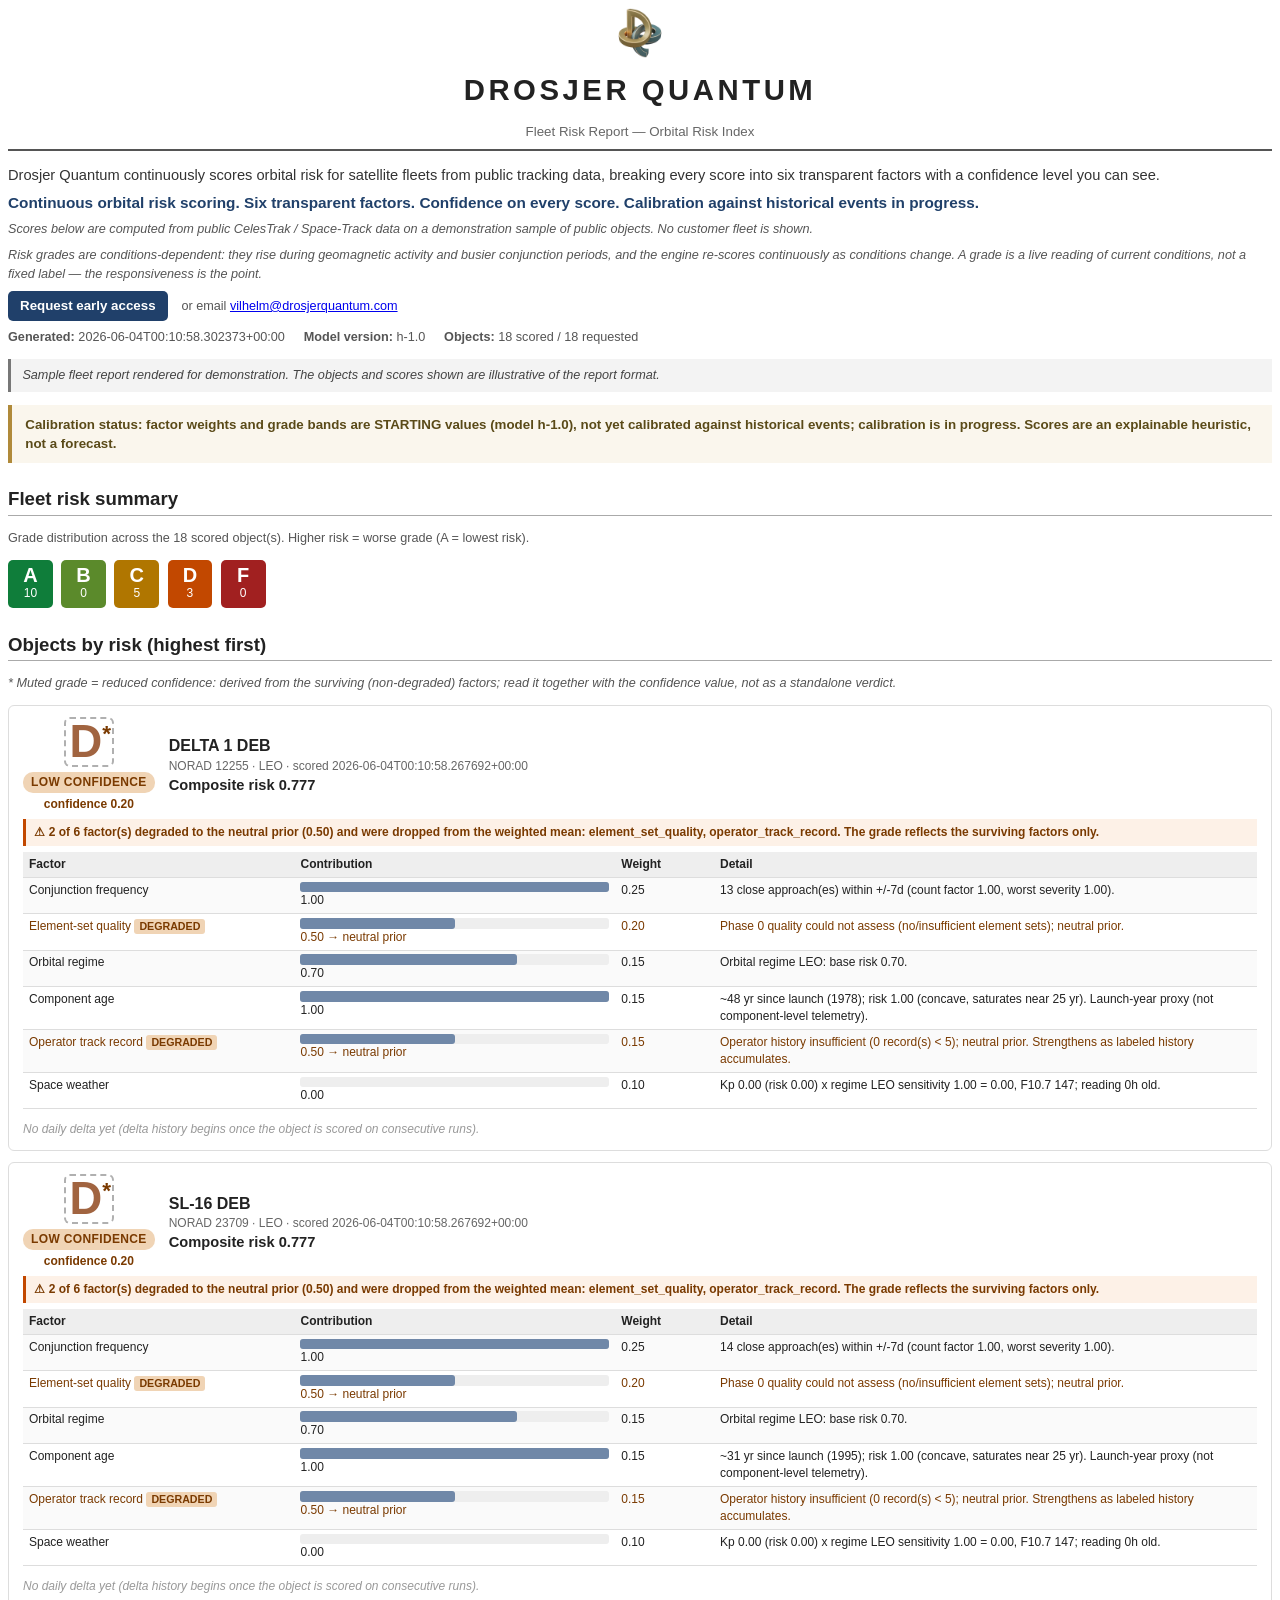
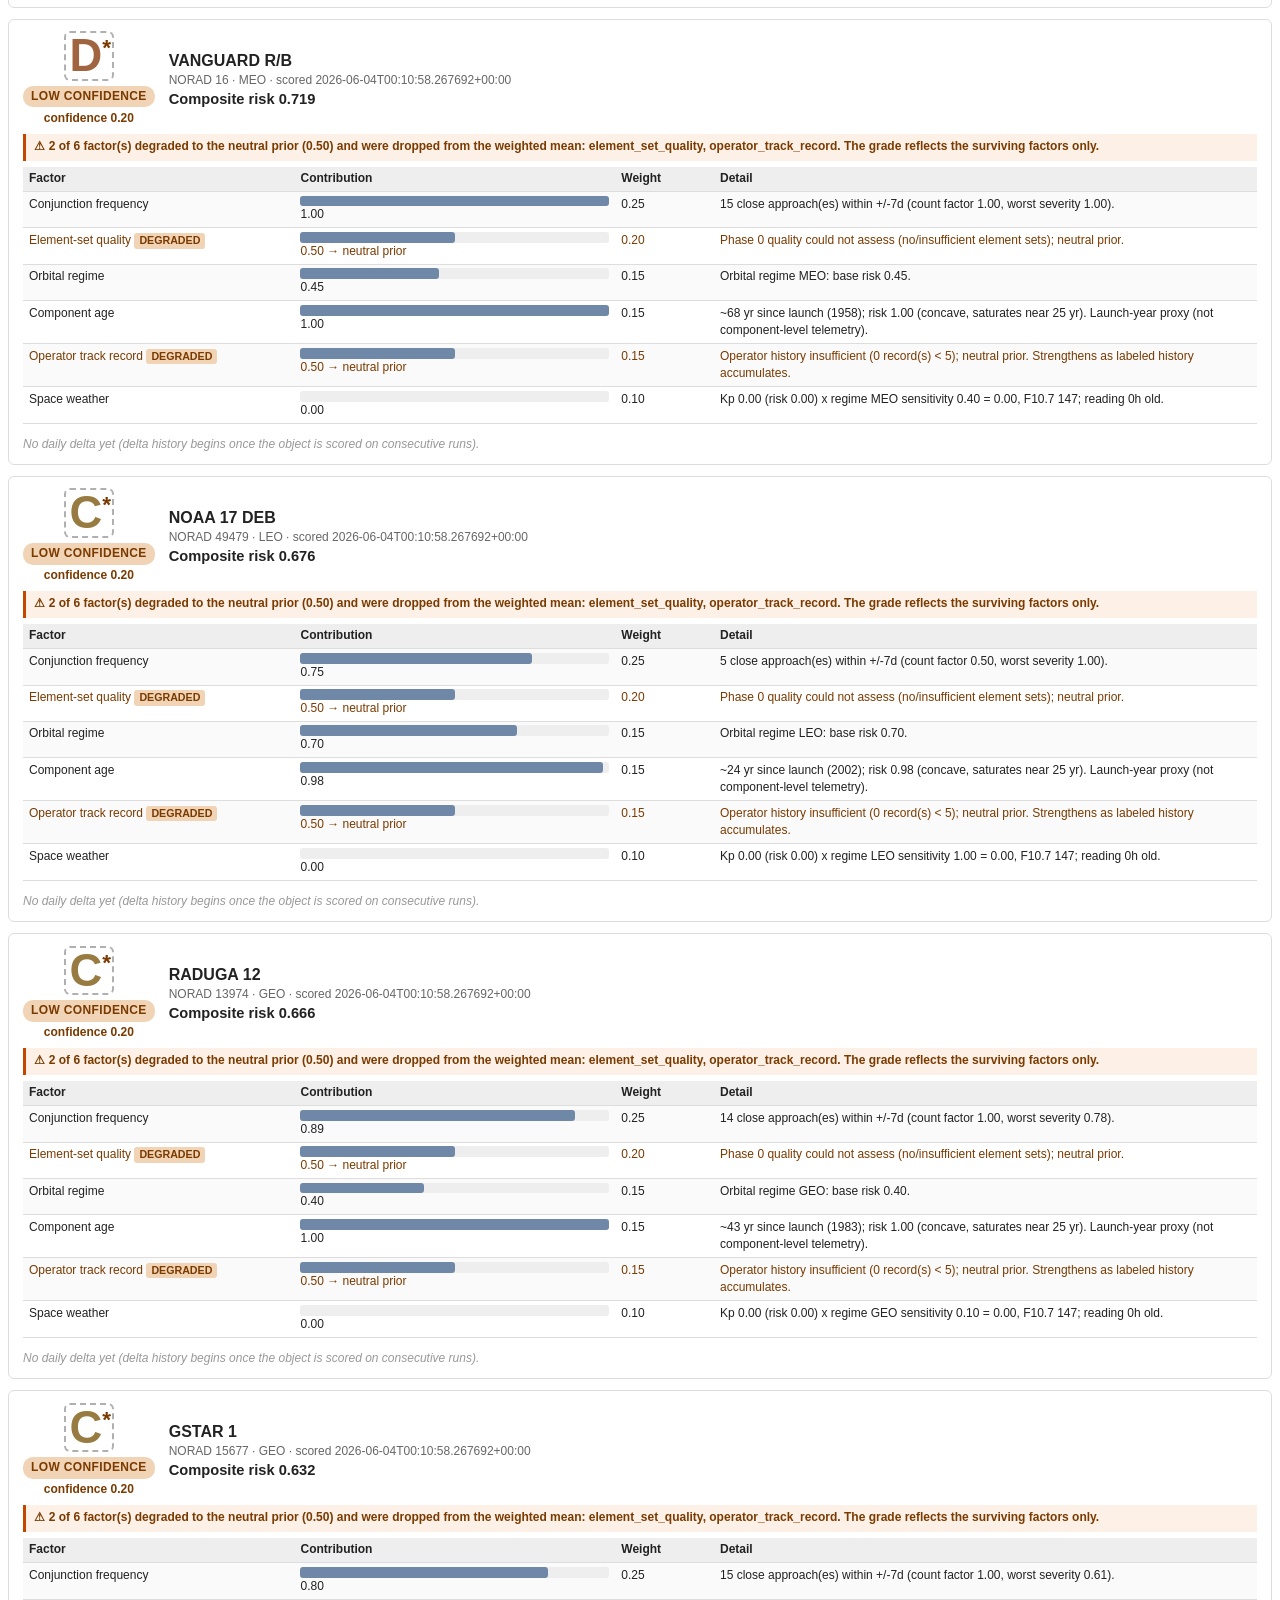
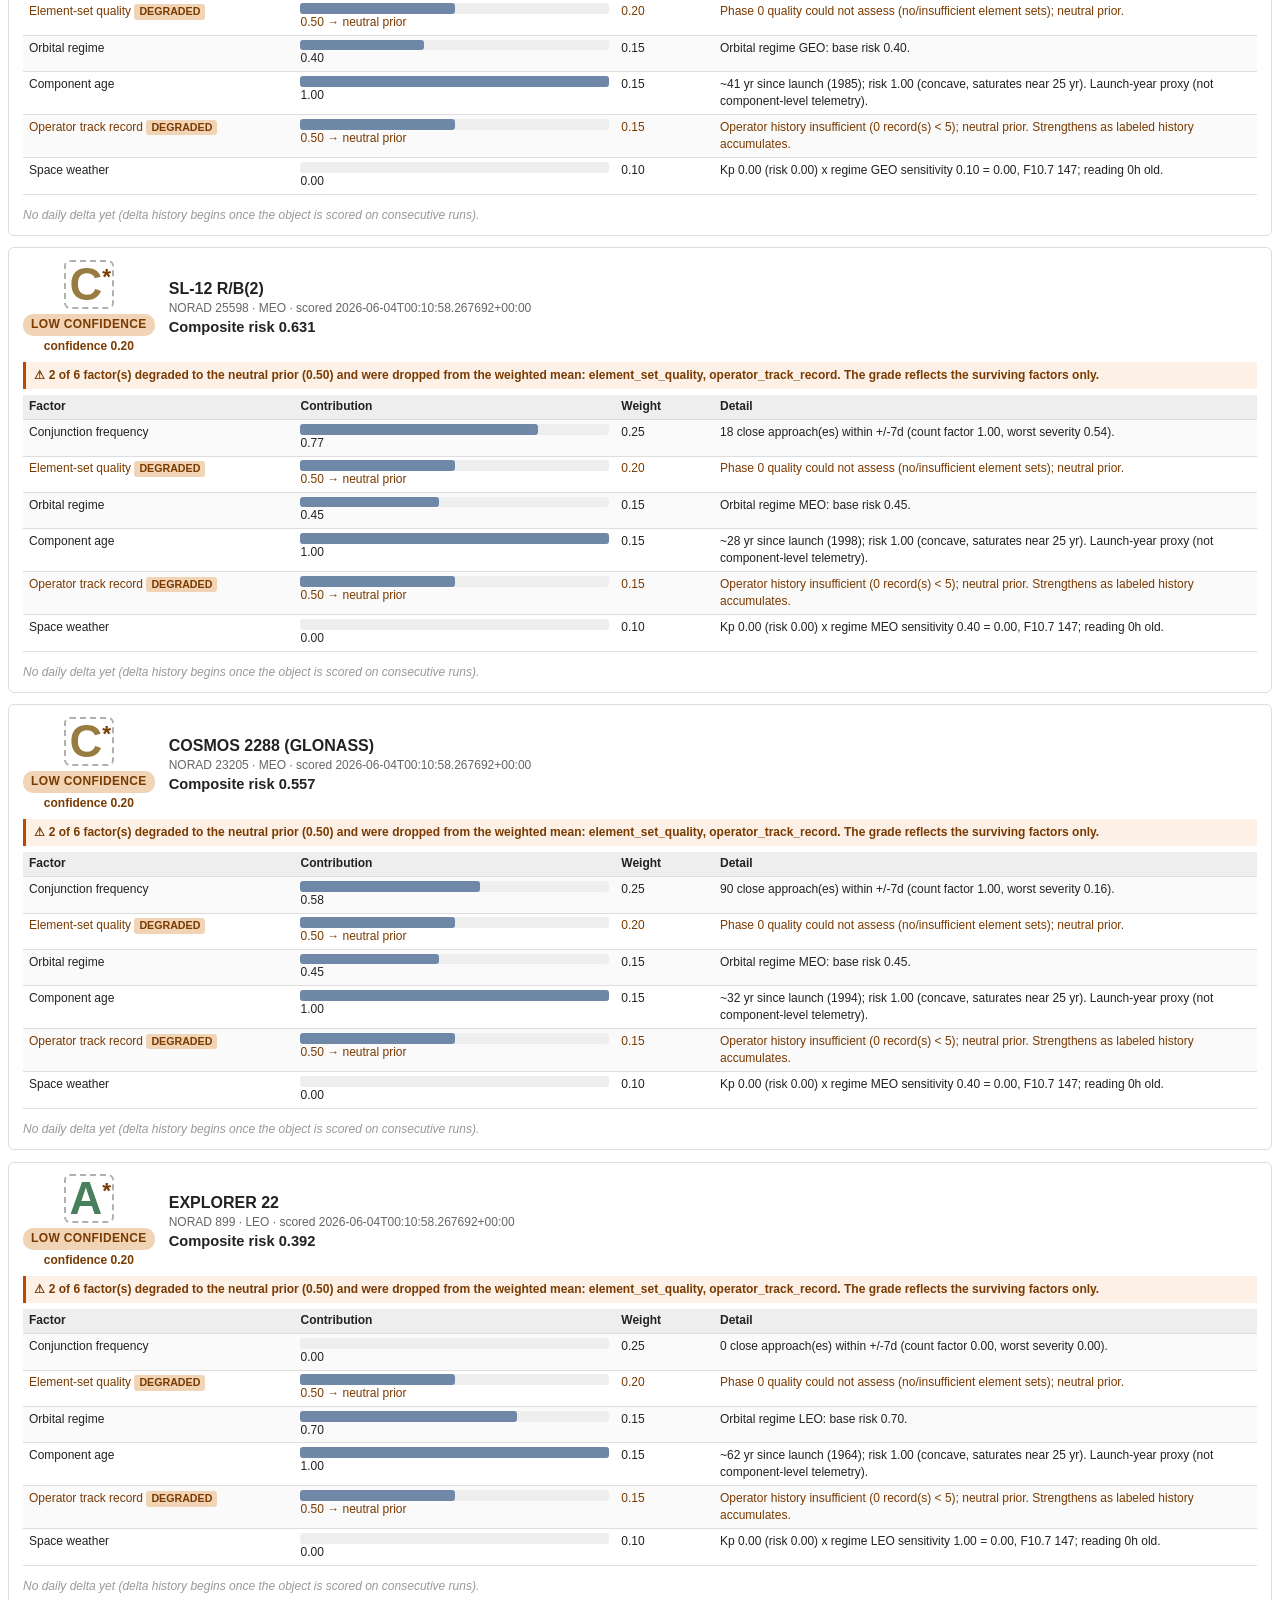
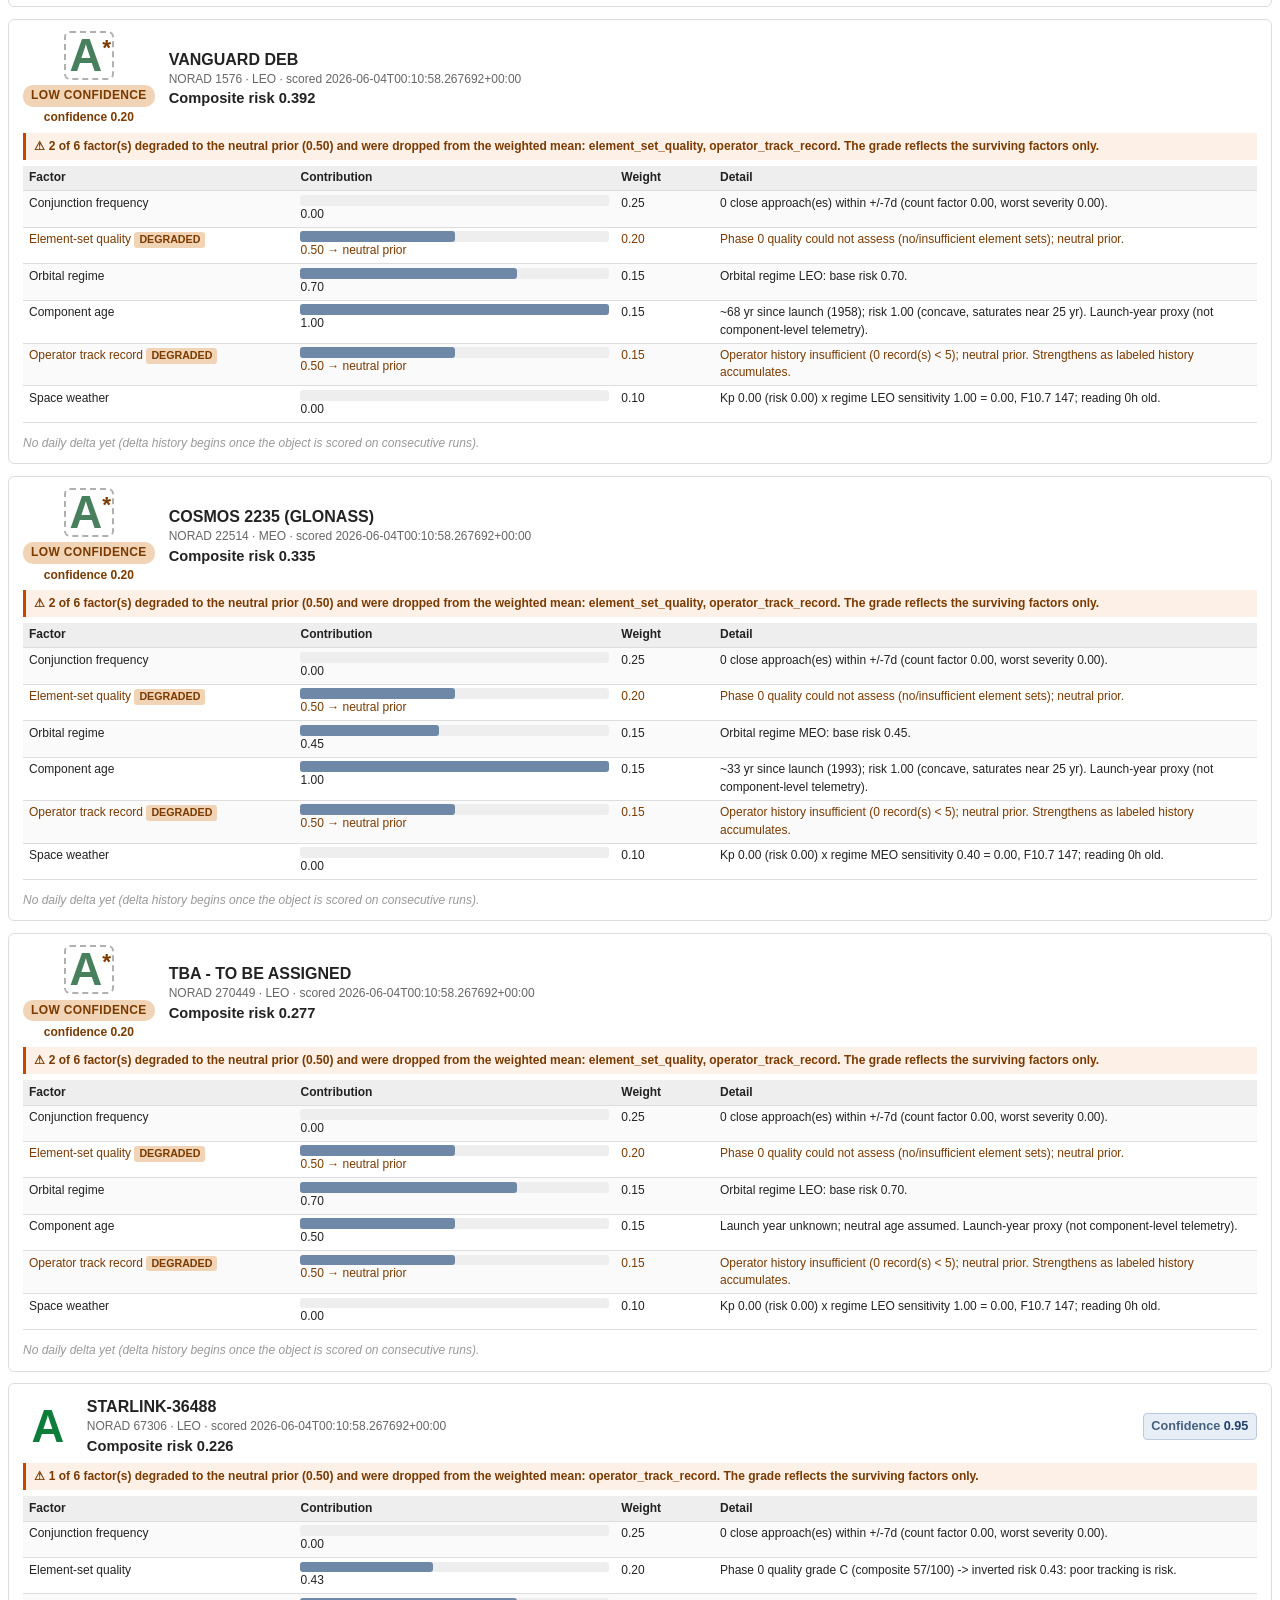
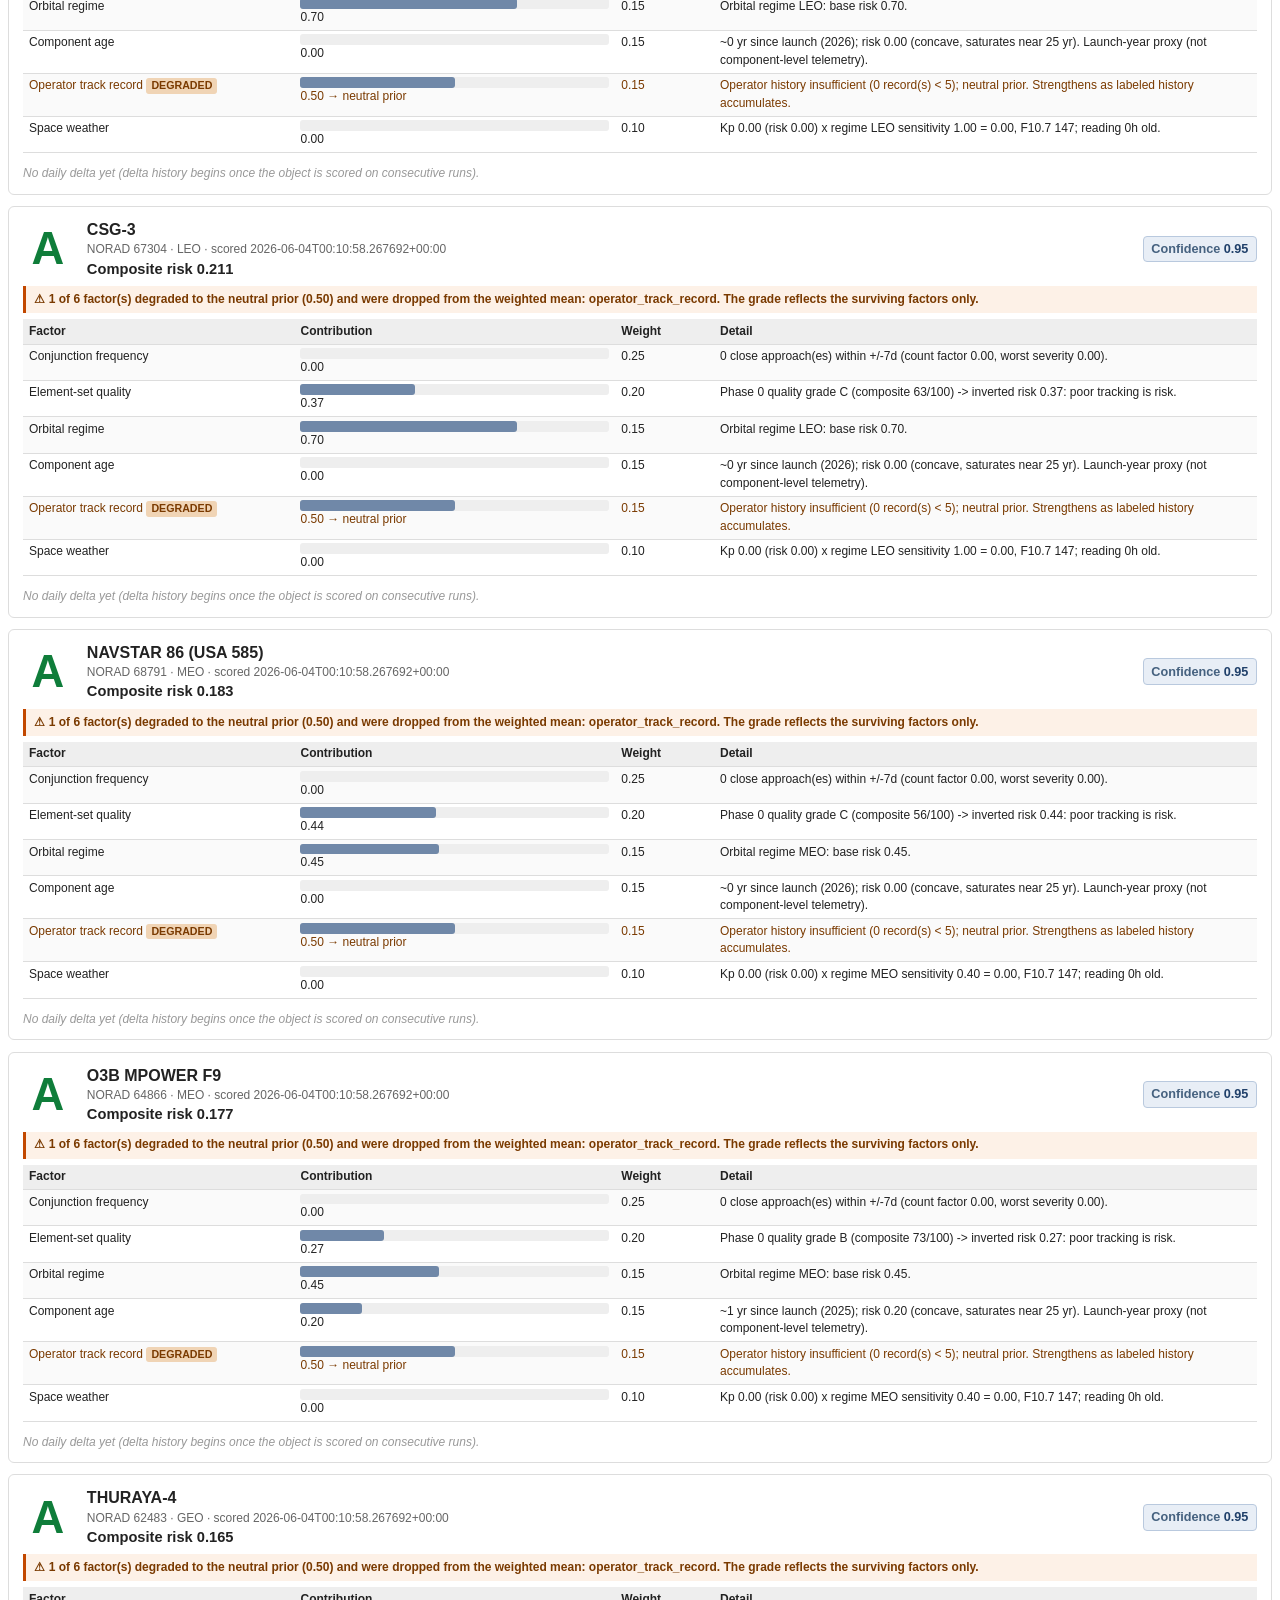
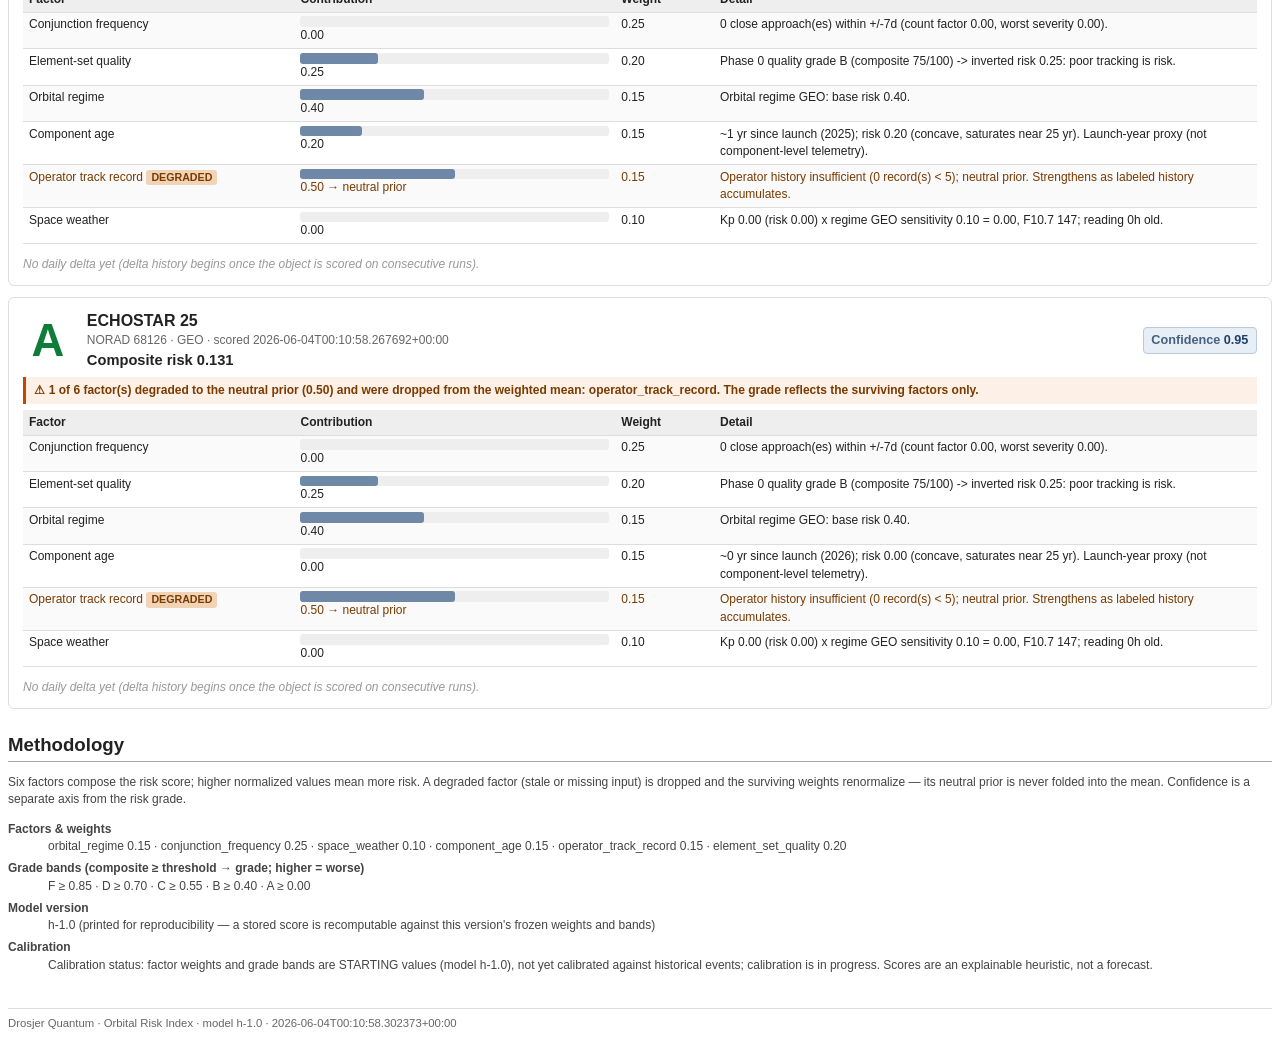
==== commit 90a167b2: "Deploy self-contained demo (inlined logo); index.html + fleet-risk-sample.* in sync" ====
--- a/demo/index.html
+++ b/demo/index.html
@@ -137,7 +137,7 @@
 <body>
 
 <header class="report-masthead">
-  <img class="logo" src="file:///Users/wtc3/drosjer-quantum/src/report/assets/logo.png" alt="Drosjer Quantum logo">
+  <img class="logo" src="[data-uri]" alt="Drosjer Quantum logo">
   <h1><span class="wordmark">DROSJER QUANTUM</span></h1>
   <div class="subtitle">Fleet Risk Report &mdash; Orbital Risk Index</div>
 </header>
@@ -154,7 +154,7 @@
 </div>
 
 <div class="metadata">
-  <span><b>Generated:</b> 2026-06-03T23:16:07.702899+00:00</span>
+  <span><b>Generated:</b> 2026-06-04T00:10:58.302373+00:00</span>
   <span><b>Model version:</b> h-1.0</span>
   <span><b>Objects:</b> 18 scored / 18 requested</span>
 </div>
@@ -204,7 +204,7 @@
     </div>
     <div class="ident">
       <div class="name">DELTA 1 DEB</div>
-      <div class="meta">NORAD 12255 &middot; LEO &middot; scored 2026-06-03T23:16:07.672550+00:00</div>
+      <div class="meta">NORAD 12255 &middot; LEO &middot; scored 2026-06-04T00:10:58.267692+00:00</div>
       <div class="composite">Composite risk 0.777</div>
     </div>
   </div>
@@ -268,7 +268,7 @@
         <span>0.00</span>
       </td>
       <td>0.10</td>
-      <td>Kp 0.00 (risk 0.00) x regime LEO sensitivity 1.00 = 0.00, F10.7 147; reading 2h old.</td>
+      <td>Kp 0.00 (risk 0.00) x regime LEO sensitivity 1.00 = 0.00, F10.7 147; reading 0h old.</td>
     </tr>
   </table>
 
@@ -287,7 +287,7 @@
     </div>
     <div class="ident">
       <div class="name">SL-16 DEB</div>
-      <div class="meta">NORAD 23709 &middot; LEO &middot; scored 2026-06-03T23:16:07.672550+00:00</div>
+      <div class="meta">NORAD 23709 &middot; LEO &middot; scored 2026-06-04T00:10:58.267692+00:00</div>
       <div class="composite">Composite risk 0.777</div>
     </div>
   </div>
@@ -351,7 +351,7 @@
         <span>0.00</span>
       </td>
       <td>0.10</td>
-      <td>Kp 0.00 (risk 0.00) x regime LEO sensitivity 1.00 = 0.00, F10.7 147; reading 2h old.</td>
+      <td>Kp 0.00 (risk 0.00) x regime LEO sensitivity 1.00 = 0.00, F10.7 147; reading 0h old.</td>
     </tr>
   </table>
 
@@ -370,7 +370,7 @@
     </div>
     <div class="ident">
       <div class="name">VANGUARD R/B</div>
-      <div class="meta">NORAD 16 &middot; MEO &middot; scored 2026-06-03T23:16:07.672550+00:00</div>
+      <div class="meta">NORAD 16 &middot; MEO &middot; scored 2026-06-04T00:10:58.267692+00:00</div>
       <div class="composite">Composite risk 0.719</div>
     </div>
   </div>
@@ -434,7 +434,7 @@
         <span>0.00</span>
       </td>
       <td>0.10</td>
-      <td>Kp 0.00 (risk 0.00) x regime MEO sensitivity 0.40 = 0.00, F10.7 147; reading 2h old.</td>
+      <td>Kp 0.00 (risk 0.00) x regime MEO sensitivity 0.40 = 0.00, F10.7 147; reading 0h old.</td>
     </tr>
   </table>
 
@@ -453,7 +453,7 @@
     </div>
     <div class="ident">
       <div class="name">NOAA 17 DEB</div>
-      <div class="meta">NORAD 49479 &middot; LEO &middot; scored 2026-06-03T23:16:07.672550+00:00</div>
+      <div class="meta">NORAD 49479 &middot; LEO &middot; scored 2026-06-04T00:10:58.267692+00:00</div>
       <div class="composite">Composite risk 0.676</div>
     </div>
   </div>
@@ -517,7 +517,7 @@
         <span>0.00</span>
       </td>
       <td>0.10</td>
-      <td>Kp 0.00 (risk 0.00) x regime LEO sensitivity 1.00 = 0.00, F10.7 147; reading 2h old.</td>
+      <td>Kp 0.00 (risk 0.00) x regime LEO sensitivity 1.00 = 0.00, F10.7 147; reading 0h old.</td>
     </tr>
   </table>
 
@@ -536,7 +536,7 @@
     </div>
     <div class="ident">
       <div class="name">RADUGA 12</div>
-      <div class="meta">NORAD 13974 &middot; GEO &middot; scored 2026-06-03T23:16:07.672550+00:00</div>
+      <div class="meta">NORAD 13974 &middot; GEO &middot; scored 2026-06-04T00:10:58.267692+00:00</div>
       <div class="composite">Composite risk 0.666</div>
     </div>
   </div>
@@ -600,7 +600,7 @@
         <span>0.00</span>
       </td>
       <td>0.10</td>
-      <td>Kp 0.00 (risk 0.00) x regime GEO sensitivity 0.10 = 0.00, F10.7 147; reading 2h old.</td>
+      <td>Kp 0.00 (risk 0.00) x regime GEO sensitivity 0.10 = 0.00, F10.7 147; reading 0h old.</td>
     </tr>
   </table>
 
@@ -619,7 +619,7 @@
     </div>
     <div class="ident">
       <div class="name">GSTAR 1</div>
-      <div class="meta">NORAD 15677 &middot; GEO &middot; scored 2026-06-03T23:16:07.672550+00:00</div>
+      <div class="meta">NORAD 15677 &middot; GEO &middot; scored 2026-06-04T00:10:58.267692+00:00</div>
       <div class="composite">Composite risk 0.632</div>
     </div>
   </div>
@@ -683,7 +683,7 @@
         <span>0.00</span>
       </td>
       <td>0.10</td>
-      <td>Kp 0.00 (risk 0.00) x regime GEO sensitivity 0.10 = 0.00, F10.7 147; reading 2h old.</td>
+      <td>Kp 0.00 (risk 0.00) x regime GEO sensitivity 0.10 = 0.00, F10.7 147; reading 0h old.</td>
     </tr>
   </table>
 
@@ -702,7 +702,7 @@
     </div>
     <div class="ident">
       <div class="name">SL-12 R/B(2)</div>
-      <div class="meta">NORAD 25598 &middot; MEO &middot; scored 2026-06-03T23:16:07.672550+00:00</div>
+      <div class="meta">NORAD 25598 &middot; MEO &middot; scored 2026-06-04T00:10:58.267692+00:00</div>
       <div class="composite">Composite risk 0.631</div>
     </div>
   </div>
@@ -766,7 +766,7 @@
         <span>0.00</span>
       </td>
       <td>0.10</td>
-      <td>Kp 0.00 (risk 0.00) x regime MEO sensitivity 0.40 = 0.00, F10.7 147; reading 2h old.</td>
+      <td>Kp 0.00 (risk 0.00) x regime MEO sensitivity 0.40 = 0.00, F10.7 147; reading 0h old.</td>
     </tr>
   </table>
 
@@ -785,7 +785,7 @@
     </div>
     <div class="ident">
       <div class="name">COSMOS 2288 (GLONASS)</div>
-      <div class="meta">NORAD 23205 &middot; MEO &middot; scored 2026-06-03T23:16:07.672550+00:00</div>
+      <div class="meta">NORAD 23205 &middot; MEO &middot; scored 2026-06-04T00:10:58.267692+00:00</div>
       <div class="composite">Composite risk 0.557</div>
     </div>
   </div>
@@ -849,7 +849,7 @@
         <span>0.00</span>
       </td>
       <td>0.10</td>
-      <td>Kp 0.00 (risk 0.00) x regime MEO sensitivity 0.40 = 0.00, F10.7 147; reading 2h old.</td>
+      <td>Kp 0.00 (risk 0.00) x regime MEO sensitivity 0.40 = 0.00, F10.7 147; reading 0h old.</td>
     </tr>
   </table>
 
@@ -868,7 +868,7 @@
     </div>
     <div class="ident">
       <div class="name">EXPLORER 22</div>
-      <div class="meta">NORAD 899 &middot; LEO &middot; scored 2026-06-03T23:16:07.672550+00:00</div>
+      <div class="meta">NORAD 899 &middot; LEO &middot; scored 2026-06-04T00:10:58.267692+00:00</div>
       <div class="composite">Composite risk 0.392</div>
     </div>
   </div>
@@ -932,7 +932,7 @@
         <span>0.00</span>
       </td>
       <td>0.10</td>
-      <td>Kp 0.00 (risk 0.00) x regime LEO sensitivity 1.00 = 0.00, F10.7 147; reading 2h old.</td>
+      <td>Kp 0.00 (risk 0.00) x regime LEO sensitivity 1.00 = 0.00, F10.7 147; reading 0h old.</td>
     </tr>
   </table>
 
@@ -951,7 +951,7 @@
     </div>
     <div class="ident">
       <div class="name">VANGUARD DEB</div>
-      <div class="meta">NORAD 1576 &middot; LEO &middot; scored 2026-06-03T23:16:07.672550+00:00</div>
+      <div class="meta">NORAD 1576 &middot; LEO &middot; scored 2026-06-04T00:10:58.267692+00:00</div>
       <div class="composite">Composite risk 0.392</div>
     </div>
   </div>
@@ -1015,7 +1015,7 @@
         <span>0.00</span>
       </td>
       <td>0.10</td>
-      <td>Kp 0.00 (risk 0.00) x regime LEO sensitivity 1.00 = 0.00, F10.7 147; reading 2h old.</td>
+      <td>Kp 0.00 (risk 0.00) x regime LEO sensitivity 1.00 = 0.00, F10.7 147; reading 0h old.</td>
     </tr>
   </table>
 
@@ -1034,7 +1034,7 @@
     </div>
     <div class="ident">
       <div class="name">COSMOS 2235 (GLONASS)</div>
-      <div class="meta">NORAD 22514 &middot; MEO &middot; scored 2026-06-03T23:16:07.672550+00:00</div>
+      <div class="meta">NORAD 22514 &middot; MEO &middot; scored 2026-06-04T00:10:58.267692+00:00</div>
       <div class="composite">Composite risk 0.335</div>
     </div>
   </div>
@@ -1098,7 +1098,7 @@
         <span>0.00</span>
       </td>
       <td>0.10</td>
-      <td>Kp 0.00 (risk 0.00) x regime MEO sensitivity 0.40 = 0.00, F10.7 147; reading 2h old.</td>
+      <td>Kp 0.00 (risk 0.00) x regime MEO sensitivity 0.40 = 0.00, F10.7 147; reading 0h old.</td>
     </tr>
   </table>
 
@@ -1117,7 +1117,7 @@
     </div>
     <div class="ident">
       <div class="name">TBA - TO BE ASSIGNED</div>
-      <div class="meta">NORAD 270449 &middot; LEO &middot; scored 2026-06-03T23:16:07.672550+00:00</div>
+      <div class="meta">NORAD 270449 &middot; LEO &middot; scored 2026-06-04T00:10:58.267692+00:00</div>
       <div class="composite">Composite risk 0.277</div>
     </div>
   </div>
@@ -1181,7 +1181,7 @@
         <span>0.00</span>
       </td>
       <td>0.10</td>
-      <td>Kp 0.00 (risk 0.00) x regime LEO sensitivity 1.00 = 0.00, F10.7 147; reading 2h old.</td>
+      <td>Kp 0.00 (risk 0.00) x regime LEO sensitivity 1.00 = 0.00, F10.7 147; reading 0h old.</td>
     </tr>
   </table>
 
@@ -1196,8 +1196,8 @@
     </div>
     <div class="ident">
       <div class="name">STARLINK-36488</div>
-      <div class="meta">NORAD 67306 &middot; LEO &middot; scored 2026-06-03T23:16:07.672550+00:00</div>
-      <div class="composite">Composite risk 0.225</div>
+      <div class="meta">NORAD 67306 &middot; LEO &middot; scored 2026-06-04T00:10:58.267692+00:00</div>
+      <div class="composite">Composite risk 0.226</div>
     </div>
     <div>
       <span class="confidence-badge"><span class="lbl">Confidence</span> 0.95</span>
@@ -1263,7 +1263,7 @@
         <span>0.00</span>
       </td>
       <td>0.10</td>
-      <td>Kp 0.00 (risk 0.00) x regime LEO sensitivity 1.00 = 0.00, F10.7 147; reading 2h old.</td>
+      <td>Kp 0.00 (risk 0.00) x regime LEO sensitivity 1.00 = 0.00, F10.7 147; reading 0h old.</td>
     </tr>
   </table>
 
@@ -1278,8 +1278,8 @@
     </div>
     <div class="ident">
       <div class="name">CSG-3</div>
-      <div class="meta">NORAD 67304 &middot; LEO &middot; scored 2026-06-03T23:16:07.672550+00:00</div>
-      <div class="composite">Composite risk 0.210</div>
+      <div class="meta">NORAD 67304 &middot; LEO &middot; scored 2026-06-04T00:10:58.267692+00:00</div>
+      <div class="composite">Composite risk 0.211</div>
     </div>
     <div>
       <span class="confidence-badge"><span class="lbl">Confidence</span> 0.95</span>
@@ -1345,7 +1345,7 @@
         <span>0.00</span>
       </td>
       <td>0.10</td>
-      <td>Kp 0.00 (risk 0.00) x regime LEO sensitivity 1.00 = 0.00, F10.7 147; reading 2h old.</td>
+      <td>Kp 0.00 (risk 0.00) x regime LEO sensitivity 1.00 = 0.00, F10.7 147; reading 0h old.</td>
     </tr>
   </table>
 
@@ -1360,8 +1360,8 @@
     </div>
     <div class="ident">
       <div class="name">NAVSTAR 86 (USA 585)</div>
-      <div class="meta">NORAD 68791 &middot; MEO &middot; scored 2026-06-03T23:16:07.672550+00:00</div>
-      <div class="composite">Composite risk 0.182</div>
+      <div class="meta">NORAD 68791 &middot; MEO &middot; scored 2026-06-04T00:10:58.267692+00:00</div>
+      <div class="composite">Composite risk 0.183</div>
     </div>
     <div>
       <span class="confidence-badge"><span class="lbl">Confidence</span> 0.95</span>
@@ -1427,7 +1427,7 @@
         <span>0.00</span>
       </td>
       <td>0.10</td>
-      <td>Kp 0.00 (risk 0.00) x regime MEO sensitivity 0.40 = 0.00, F10.7 147; reading 2h old.</td>
+      <td>Kp 0.00 (risk 0.00) x regime MEO sensitivity 0.40 = 0.00, F10.7 147; reading 0h old.</td>
     </tr>
   </table>
 
@@ -1442,8 +1442,8 @@
     </div>
     <div class="ident">
       <div class="name">O3B MPOWER F9</div>
-      <div class="meta">NORAD 64866 &middot; MEO &middot; scored 2026-06-03T23:16:07.672550+00:00</div>
-      <div class="composite">Composite risk 0.181</div>
+      <div class="meta">NORAD 64866 &middot; MEO &middot; scored 2026-06-04T00:10:58.267692+00:00</div>
+      <div class="composite">Composite risk 0.177</div>
     </div>
     <div>
       <span class="confidence-badge"><span class="lbl">Confidence</span> 0.95</span>
@@ -1469,11 +1469,11 @@
     <tr class="">
       <td>Element-set quality</td>
       <td>
-        <div class="bar-wrap"><div class="bar" style="width: 28%;"></div></div>
-        <span>0.28</span>
+        <div class="bar-wrap"><div class="bar" style="width: 27%;"></div></div>
+        <span>0.27</span>
       </td>
       <td>0.20</td>
-      <td>Phase 0 quality grade B (composite 72/100) -&gt; inverted risk 0.28: poor tracking is risk.</td>
+      <td>Phase 0 quality grade B (composite 73/100) -&gt; inverted risk 0.27: poor tracking is risk.</td>
     </tr>
     <tr class="">
       <td>Orbital regime</td>
@@ -1509,7 +1509,7 @@
         <span>0.00</span>
       </td>
       <td>0.10</td>
-      <td>Kp 0.00 (risk 0.00) x regime MEO sensitivity 0.40 = 0.00, F10.7 147; reading 2h old.</td>
+      <td>Kp 0.00 (risk 0.00) x regime MEO sensitivity 0.40 = 0.00, F10.7 147; reading 0h old.</td>
     </tr>
   </table>
 
@@ -1524,8 +1524,8 @@
     </div>
     <div class="ident">
       <div class="name">THURAYA-4</div>
-      <div class="meta">NORAD 62483 &middot; GEO &middot; scored 2026-06-03T23:16:07.672550+00:00</div>
-      <div class="composite">Composite risk 0.166</div>
+      <div class="meta">NORAD 62483 &middot; GEO &middot; scored 2026-06-04T00:10:58.267692+00:00</div>
+      <div class="composite">Composite risk 0.165</div>
     </div>
     <div>
       <span class="confidence-badge"><span class="lbl">Confidence</span> 0.95</span>
@@ -1551,11 +1551,11 @@
     <tr class="">
       <td>Element-set quality</td>
       <td>
-        <div class="bar-wrap"><div class="bar" style="width: 26%;"></div></div>
-        <span>0.26</span>
+        <div class="bar-wrap"><div class="bar" style="width: 25%;"></div></div>
+        <span>0.25</span>
       </td>
       <td>0.20</td>
-      <td>Phase 0 quality grade B (composite 74/100) -&gt; inverted risk 0.26: poor tracking is risk.</td>
+      <td>Phase 0 quality grade B (composite 75/100) -&gt; inverted risk 0.25: poor tracking is risk.</td>
     </tr>
     <tr class="">
       <td>Orbital regime</td>
@@ -1591,7 +1591,7 @@
         <span>0.00</span>
       </td>
       <td>0.10</td>
-      <td>Kp 0.00 (risk 0.00) x regime GEO sensitivity 0.10 = 0.00, F10.7 147; reading 2h old.</td>
+      <td>Kp 0.00 (risk 0.00) x regime GEO sensitivity 0.10 = 0.00, F10.7 147; reading 0h old.</td>
     </tr>
   </table>
 
@@ -1606,8 +1606,8 @@
     </div>
     <div class="ident">
       <div class="name">ECHOSTAR 25</div>
-      <div class="meta">NORAD 68126 &middot; GEO &middot; scored 2026-06-03T23:16:07.672550+00:00</div>
-      <div class="composite">Composite risk 0.142</div>
+      <div class="meta">NORAD 68126 &middot; GEO &middot; scored 2026-06-04T00:10:58.267692+00:00</div>
+      <div class="composite">Composite risk 0.131</div>
     </div>
     <div>
       <span class="confidence-badge"><span class="lbl">Confidence</span> 0.95</span>
@@ -1633,11 +1633,11 @@
     <tr class="">
       <td>Element-set quality</td>
       <td>
-        <div class="bar-wrap"><div class="bar" style="width: 30%;"></div></div>
-        <span>0.30</span>
+        <div class="bar-wrap"><div class="bar" style="width: 25%;"></div></div>
+        <span>0.25</span>
       </td>
       <td>0.20</td>
-      <td>Phase 0 quality grade C (composite 70/100) -&gt; inverted risk 0.30: poor tracking is risk.</td>
+      <td>Phase 0 quality grade B (composite 75/100) -&gt; inverted risk 0.25: poor tracking is risk.</td>
     </tr>
     <tr class="">
       <td>Orbital regime</td>
@@ -1673,7 +1673,7 @@
         <span>0.00</span>
       </td>
       <td>0.10</td>
-      <td>Kp 0.00 (risk 0.00) x regime GEO sensitivity 0.10 = 0.00, F10.7 147; reading 2h old.</td>
+      <td>Kp 0.00 (risk 0.00) x regime GEO sensitivity 0.10 = 0.00, F10.7 147; reading 0h old.</td>
     </tr>
   </table>
 
@@ -1701,7 +1701,7 @@
 </div>
 
 <footer>
-  Drosjer Quantum &middot; Orbital Risk Index &middot; model h-1.0 &middot; 2026-06-03T23:16:07.702899+00:00
+  Drosjer Quantum &middot; Orbital Risk Index &middot; model h-1.0 &middot; 2026-06-04T00:10:58.302373+00:00
 </footer>
 
 </body>
